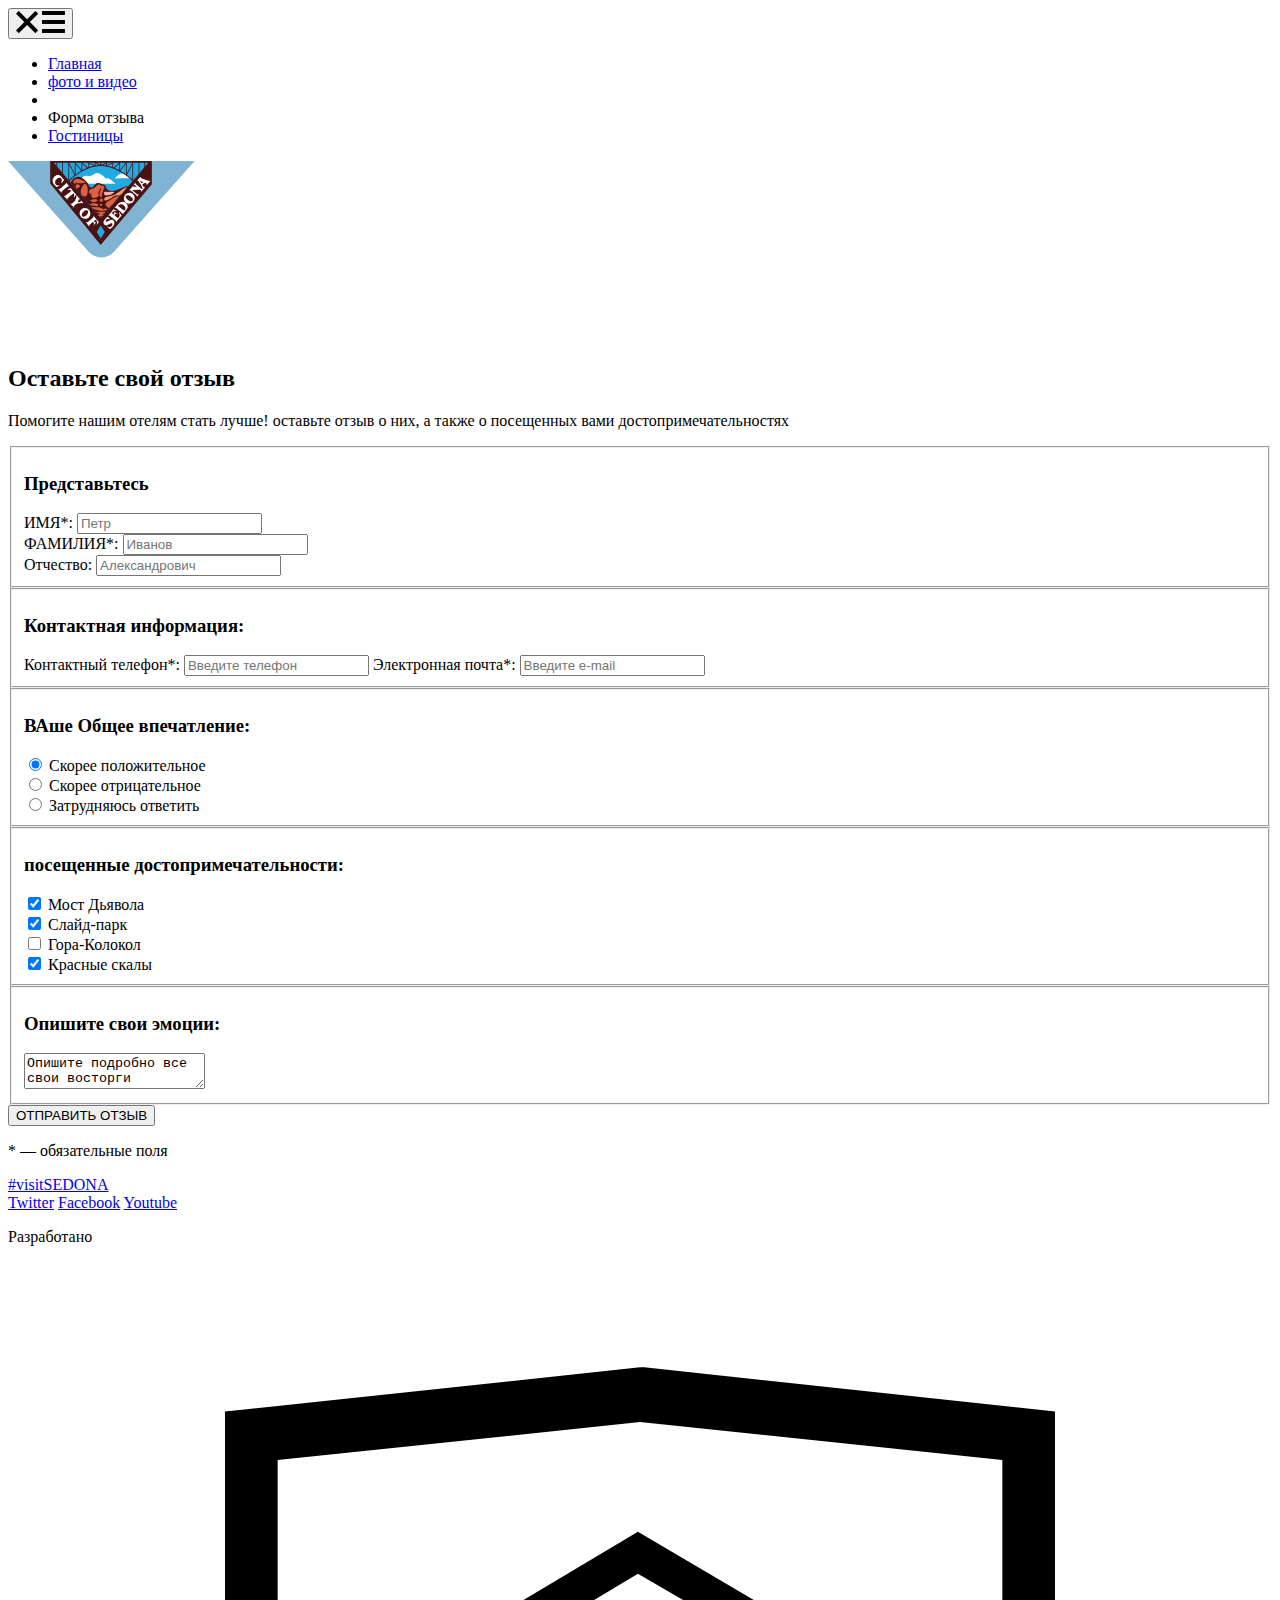
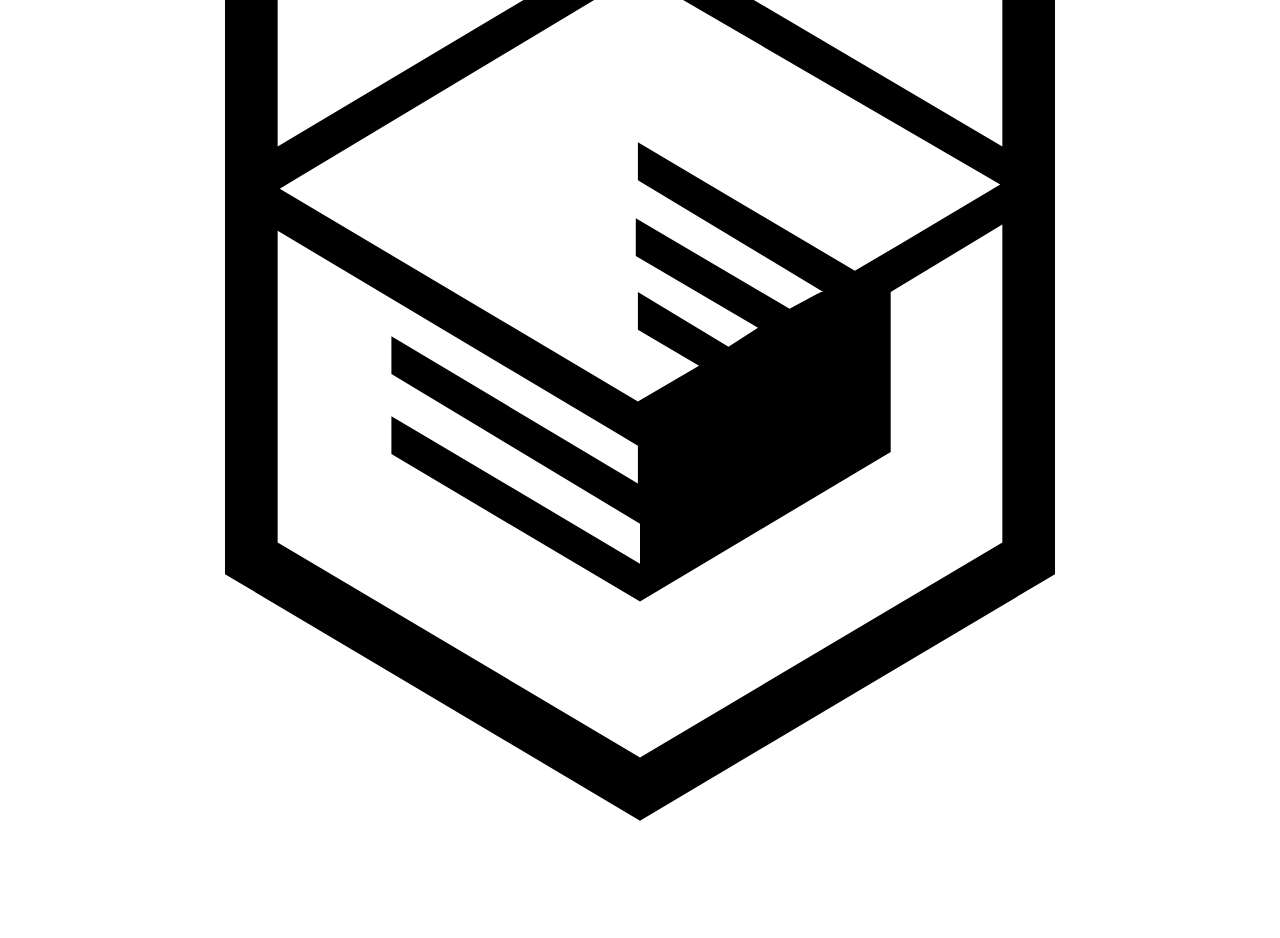
==== form.html @ cffdc218 "Form-page mobile version" ====
<!DOCTYPE html>
<html lang="ru">
  <head>
    <meta charset="utf-8">
    <meta  name="viewport" content="width=device-width,initial-scale=1">
    <title>HTML Academy: Седона</title>
    <link rel="stylesheet" href="css/style.min.css">
  </head>
  <body>
    <div class="wrapper-main">
      <header class="header-main">
        <nav class="menu">
          <button class="menu__toggle">
            <svg class="menu__cross" xmlns="http://www.w3.org/2000/svg" xmlns:xlink="http://www.w3.org/1999/xlink" x="0px" y="0px" width="22.199px" height="22.199px" viewBox="0 0 22.199 22.199" enable-background="new 0 0 22.199 22.199" xml:space="preserve"> <polygon class="menu__cross-hover" points="22.199,2.804 19.396,0 11.1,8.297 2.804,0 0,2.803 8.297,11.1 0,19.396 2.803,22.199 11.1,13.902 19.396,22.199 22.199,19.396 13.903,11.1 "/></svg>
            <svg class="menu__ham" xmlns="http://www.w3.org/2000/svg" xmlns:xlink="http://www.w3.org/1999/xlink" x="0px" y="0px" width="22.928px" height="21.982px" viewBox="0 0 22.928 21.982" enable-background="new 0 0 22.928 21.982" xml:space="preserve">
              <g>
                <rect class="menu__ham-hover" width="22.928" height="3.964"/>
                <rect class="menu__ham-hover" y="9.009" width="22.928" height="3.964"/>
                <rect class="menu__ham-hover" y="18.018" width="22.928" height="3.964"/>
              </g>
            </svg>
          </button>
          <ul class="menu__items">
            <li class="menu__blocks"><a class="menu__link" href="index.html">Главная</a></li>
            <li class="menu__blocks"><a class="menu__link" href="photo.html">фото и видео</a></li>
            <li class="menu__blocks menu__blocks--hidden"></li>
            <li class="menu__blocks"><a class="menu__link menu__link--active">Форма отзыва</a></li>
            <li class="menu__blocks"><a class="menu__link" href="hotels.html">Гостиницы</a></li>
          </ul>
        </nav>
        <div class="logo">
          <svg xmlns="http://www.w3.org/2000/svg" xmlns:xlink="http://www.w3.org/1999/xlink" x="0px" y="0px" width="186.643px" height="96.425px" viewBox="0 0 186.643 96.425" enable-background="new 0 0 186.643 96.425" xml:space="preserve">
            <g>
              <path class="logo__blue" fill="#81B3D3" d="M186.643,0H0l80.486,90.474c7.061,7.936,18.61,7.936,25.67,0L186.643,0z"/>
              <g>
                <g>
                  <polygon fill="#23A9E1" points="43.242,0.721 92.765,59.071 142.089,1.074 			"/>
                </g>
                <g>
                  <path class="logo__cloud" fill="#FFFFFF" d="M122.023,17.332c-5.062,0.028-10.124,0.056-15.187,0.084C112.837,10.485,115.533,11.226,122.023,17.332L122.023,17.332z"/>
                </g>
                <g>
                  <path class="logo__cloud" fill="#FFFFFF" d="M80.849,22.69c8.895,0,17.786,0,26.68,0c-1.985-1.233-6.708-7.059-9.308-4.893 c-0.212,0.178-7.505-8.848-12.296-4.499c-4.179,3.799-6.12-0.498-10.857,2.511C69.669,19.379,78.188,21.484,80.849,22.69 L80.849,22.69z"/>
                </g>
                <path fill="#491213" d="M93.104,0.016h-50.92v22.463l50.581,61.522l0.339-0.424l50.748-60.394V0.016H93.104z M93.104,57.068 l-0.339,0.409L45.892,1.793h47.211h47.208L93.104,57.068z"/>
                <path fill="#491213" d="M92.765,57.477l0.339-0.409L120.68,24.78c-6.913,0.949-11.864,6.077-18.604,4.956 c-3.396-0.564-3.498-2.514-4.469-4.456c-0.746-1.493-1.937-1.303-3.487-1.91c-1.442-0.565-2.277-1.738-5.162-1.061 c-2.528,0.593-2.807,4.518-5.952,4.293c-1.689-0.121-1.811-2.497-4.244-5.539c-6.302-7.571-12.158-6.523-16.247,0.475 L92.765,57.477z"/>
                <g>
                  <polygon fill="#23A9E1" points="88.745,70.916 92.765,64.416 96.769,70.916 92.765,77.43 			"/>
                </g>
                <g>
                  <path class="logo__grid" fill="#491213" d="M124.567,20.258c-0.035-0.039-3.714-3.86-9.46-7.639c-5.281-3.474-13.444-7.624-22.346-7.667 C83.84,4.903,75.79,9.039,70.605,12.518c-5.632,3.78-9.18,7.61-9.215,7.648l-0.706-0.649c0.036-0.04,3.661-3.954,9.387-7.796 c5.298-3.554,13.54-7.774,22.696-7.729c9.144,0.044,17.493,4.287,22.888,7.837c5.832,3.839,9.57,7.727,9.606,7.766 L124.567,20.258z"/>
                </g>
                <g>
                  <rect class="logo__grid" x="48.363" y="1.2" fill="#491213" width="0.783" height="6.627"/>
                </g>
                <g>
                  <rect class="logo__grid" x="54.116" y="0.933" fill="#491213" width="0.783" height="12.634"/>
                </g>
                <g>
                  <rect class="logo__grid" x="60.363" y="1.017" fill="#491213" width="0.784" height="18.43"/>
                </g>
                <g>
                  <rect class="logo__grid" x="66.779" y="0.933" fill="#491213" width="0.783" height="13.495"/>
                </g>
                <g>
                  <rect class="logo__grid" x="73.42" y="0.819" fill="#491213" width="0.784" height="9.18"/>
                </g>
                <g>
                  <rect class="logo__grid" x="80.33" y="1.074" fill="#491213" width="0.782" height="5.683"/>
                </g>
                <g>
                  <rect class="logo__grid" x="86.676" y="0.918" fill="#491213" width="0.783" height="4.104"/>
                </g>
                <g>
                  <rect class="logo__grid" x="56.928" y="7.699" transform="matrix(-0.4571 -0.8894 0.8894 -0.4571 86.0255 68.6893)" fill="#491213" width="14.095" height="0.784"/>
                </g>
                <g>
                  <rect class="logo__grid" x="65.248" y="5.536" transform="matrix(-0.6306 -0.7761 0.7761 -0.6306 110.4178 64.4075)" fill="#491213" width="10.575" height="0.783"/>
                </g>
                <g>
                  <rect class="logo__grid" x="72.811" y="4.074" transform="matrix(-0.7484 -0.6633 0.6633 -0.7484 131.3064 58.7461)" fill="#491213" width="7.972" height="0.783"/>
                </g>
                <g>
                  <rect class="logo__grid" x="80.394" y="2.974" transform="matrix(-0.8984 -0.4393 0.4393 -0.8984 157.8131 43.247)" fill="#491213" width="7.032" height="0.783"/>
                </g>
                <g>
                  <rect class="logo__grid" x="86.769" y="2.738" transform="matrix(-0.9076 -0.4199 0.4199 -0.9076 170.1622 43.7135)" fill="#491213" width="6.246" height="0.783"/>
                </g>
                <g>
                  <rect class="logo__grid" x="136.324" y="1.257" fill="#491213" width="0.783" height="5.781"/>
                </g>
                <g>
                  <rect class="logo__grid" x="130.571" y="0.721" fill="#491213" width="0.784" height="12.973"/>
                </g>
                <g>
                  <rect class="logo__grid" x="124.325" y="1.257" fill="#491213" width="0.782" height="18.458"/>
                </g>
                <g>
                  <rect class="logo__grid" x="117.909" y="1.031" fill="#491213" width="0.782" height="13.241"/>
                </g>
                <g>
                  <rect class="logo__grid" x="111.268" y="0.989" fill="#491213" width="0.783" height="9.011"/>
                </g>
                <g>
                  <rect class="logo__grid" x="104.358" y="0.679" fill="#491213" width="0.783" height="6.078"/>
                </g>
                <g>
                  <rect class="logo__grid" x="97.883" y="1.172" fill="#491213" width="1.015" height="3.85"/>
                </g>
                <g>
                  <rect class="logo__grid" x="121.129" y="1.052" transform="matrix(-0.8889 -0.4582 0.4582 -0.8889 225.8566 70.8436)" fill="#491213" width="0.782" height="13.956"/>
                </g>
                <g>
                  <rect class="logo__grid" x="114.566" y="0.643" transform="matrix(-0.7732 -0.6342 0.6342 -0.7732 200.1183 83.3156)" fill="#491213" width="0.783" height="10.461"/>
                </g>
                <g>
                  <rect class="logo__grid" x="108.268" y="0.475" transform="matrix(-0.6634 -0.7482 0.7482 -0.6634 177.4106 88.722)" fill="#491213" width="0.783" height="7.97"/>
                </g>
                <g>
                  <rect class="logo__grid" x="101.169" y="-0.154" transform="matrix(-0.4385 -0.8987 0.8987 -0.4385 143.0711 96.1146)" fill="#491213" width="0.784" height="7.032"/>
                </g>
                <g>
                  <rect class="logo__grid" x="95.196" y="0.013" transform="matrix(-0.4191 -0.908 0.908 -0.4191 132.7973 91.2395)" fill="#491213" width="0.783" height="6.246"/>
                </g>
                <g>
                  <g>
                    <path fill="#FFFFFF" d="M65.464,32.265c0.513,0.618,0.891,1.284,0.806,2.116c-0.059,0.579-0.936,1.55-0.27,1.846 c0.747-0.945,1.495-1.889,2.242-2.834c-0.602-0.151-5.365-5.848-5.442-6.472c-1.053,0.578-2.106,1.156-3.159,1.734 c0.164,0.661,1.294,0.005,1.854,0.046c0.828,0.06,1.425,0.56,1.953,1.152c-1.728,1.449-5.931,5.017-6.374,5.09 c-0.226,0.036-1.088-0.601-1.101-0.056c-0.006,0.262,0.852,1.014,1.015,1.21c0.743,0.884,1.485,1.769,2.229,2.653 c0.619-0.282-0.11-0.732,0.205-1.243C59.654,37.133,64.323,33.24,65.464,32.265L65.464,32.265z"/>
                  </g>
                  <g>
                    <path fill="#FFFFFF" d="M60.191,25.285c0.443-0.095,0.624,0.434,0.958-0.056c-0.816-0.973-1.633-1.945-2.449-2.917 c-0.371-0.442-0.84-0.916-0.706,0.018c0.089,0.63-6.113,5.664-6.493,5.82c-0.479,0.197-0.758-0.417-1.109,0.097 c0.731,0.869,1.461,1.739,2.193,2.608c0.246,0.292,0.477,0.612,0.747,0.882c0.339,0.339,0.208-0.672,0.224-0.585 c-0.091-0.513,0.527-0.948,0.855-1.228C55.956,28.563,59.809,25.336,60.191,25.285z"/>
                  </g>
                  <g>
                    <path fill="#FFFFFF" d="M51.42,24.368c-1.767,0.523-3.65-0.164-4.207-2.042c-0.543-1.835,0.614-3.757,2.071-4.801 c1.439-1.032,3.589-0.97,4.373,0.838c0.346,0.799,0.158,1.706-0.094,2.502c-0.16,0.506-0.597,1,0.056,1.289 c0.86-1.096,1.721-2.19,2.581-3.286c-1.055-0.633-1.518-1.683-2.3-2.595c-0.882-1.071-2.064-2.079-3.482-2.284 c-2.87-0.406-5.574,2.556-5.795,5.245c-0.136,1.457,0.374,2.848,1.246,4.001c0.75,0.994,1.868,1.623,2.435,2.754 c0.262,0.095,2.705-1.033,3.286-1.255C51.538,24.623,51.501,24.459,51.42,24.368C50.659,24.594,51.42,24.368,51.42,24.368z"/>
                  </g>
                  <g>
                    <path fill="#FFFFFF" d="M90.72,60.777c-1.15-0.768-4.025-4.689-4.573-5.341c-0.108-0.13-0.219-0.261-0.329-0.392 c-0.011-0.014-0.284,0.225-0.246,0.191c-0.173,0.145,0.134,0.573-0.052,0.864c-0.793,1.241-5.758,4.983-6.016,5.163 c-0.556,0.384-1.164-0.159-1.489,0.316c0.719,0.854,2.78,3.543,3.019,3.582c0.479,0.078,0.148-0.815,0.211-1 c0.123-0.369,2.633-2.445,3.549-3.211c0.336-0.281,0.688,0.426,0.888,0.723c0.327,0.484,0.474,1,0.298,1.568 c-0.116,0.37-0.717,0.92-0.25,1.174c0.619-0.723,2.361-2.754,2.613-3.049c0.252-0.293-0.566-0.037-0.469-0.087 c-0.37,0.191-0.718,0.235-1.063-0.028c-0.096-0.071-1.089-1.082-0.99-1.166c0.431-0.361,0.959-0.963,1.517-1.1 c0.862-0.213,1.582,1.516,1.709,2.129c0.121,0.578,0.104,1.186-0.076,1.75c-0.124,0.387-0.487,0.696,0.018,0.93 c0.712-0.974,1.422-1.946,2.131-2.92C90.974,60.88,90.842,60.848,90.72,60.777C90.593,60.692,90.859,60.847,90.72,60.777z"/>
                  </g>
                  <g>
                    <path fill="#FFFFFF" d="M80.496,56.646c2.205-1.855,2.482-5.053,0.769-7.339c-1.867-2.489-5.371-3.096-7.804-1.052 c-2.204,1.854-2.489,5.047-0.758,7.325C74.694,58.201,77.902,58.498,80.496,56.646C81.652,55.671,80.397,56.716,80.496,56.646z M80.031,51.893c-0.647,1.51-2.201,3.063-3.732,3.667c-1.818,0.715-3.1-0.827-2.36-2.553c0.65-1.516,2.203-3.057,3.737-3.666 C79.528,48.606,80.742,50.187,80.031,51.893C79.65,52.783,80.102,51.724,80.031,51.893z"/>
                  </g>
                  <g>
                    <path fill="#FFFFFF" d="M74.052,42.037c0.475,0.06,0.926,0.55,1.269,0.042c-0.742-0.879-1.484-1.758-2.228-2.637 c-0.595,0.269,0.047,0.549-0.194,0.971c-0.244,0.427-2.56,0.781-3.176,0.89c0.224-0.644,0.895-2.615,1.157-2.835 c0.544-0.445,0.883,0.432,1.283-0.141c-0.915-1.084-1.829-2.169-2.743-3.253c-0.31-0.366-0.559-1.028-0.98-0.68 c0.038-0.031,0.006,1.472-0.089,1.733c-0.086,0.236-0.936,3.638-1.926,4.47c-0.493,0.414-2.237,1.934-2.702,2.097 c-0.541,0.189-0.825-0.598-1.22-0.038c0.83,0.986,1.661,1.971,2.491,2.957c0.125,0.148,0.602,0.863,0.767,0.893 c0.521,0.094,0.06-0.893,0.113-1.086c0.151-0.431,2.5-2.719,3.497-2.859C70.832,42.356,72.571,41.859,74.052,42.037 C74.391,42.079,73.7,41.994,74.052,42.037z"/>
                  </g>
                </g>
                <g>
                  <path fill="#DC6243" d="M67.792,22.874c-4.043-0.167-2.351-3.954,0.395-4.808c2.611-0.813,8.089,1.717,9.843,3.398 c-2.783,0.855-6.386,0.732-9.447,0.874C68.357,19.218,67.625,20.306,67.792,22.874L67.792,22.874z"/>
                </g>
                <g>
                  <path fill="#DC6243" d="M68.807,27.724c-2.04-1.579-1.396-5.266,1.763-4.146C74.575,25.662,69.714,26.817,68.807,27.724 C68.807,27.724,68.849,27.682,68.807,27.724z"/>
                </g>
                <g>
                  <path fill="#DC6243" d="M77.295,35.423c-8.62-0.071-2.792-13.322,0.141-12.521C80.809,23.975,80.431,35.524,77.295,35.423 L77.295,35.423z"/>
                </g>
                <g>
                  <path fill="#DC6243" d="M83.401,31.094c-0.84,2.501-2.361,2.968-2.192-0.07c0.194-3.503,2.479-2.662,4.93-4.004 c2.04-1.119,3.139-5.214,6.641-2.765c1.562,1.093,3.352,0.179,3.851,1.833c-0.025-0.084-4.545,10.308-2.031,10.308 c-4.961,0-2.773-5.922-0.874-9.899c-1.847,0.885-4.842,6.688-2.382,7.643c-1.281,1.686-5.194,3.945-7.234,2.298 C82.558,35.189,83.418,33.113,83.401,31.094L83.401,31.094z"/>
                </g>
                <g>
                  <path fill="#DC6243" d="M87.505,40.697c-3.489,1.046-8.122-1.207-2.51-2.34C88.478,37.653,92.182,39.135,87.505,40.697 C87.646,40.655,87.377,40.74,87.505,40.697z"/>
                </g>
                <g>
                  <path fill="#DC6243" d="M91.875,40.556c-0.736-1.658,0.562-3.635,2.68-2.199C96.402,39.609,93.704,41.463,91.875,40.556 L91.875,40.556z"/>
                </g>
                <g>
                  <path fill="#DC6243" d="M88.929,45.224c-2.411-0.747-10.537-0.561-5.218-2.764C85.351,41.781,93.865,42.558,88.929,45.224 L88.929,45.224z"/>
                </g>
                <g>
                  <path fill="#DC6243" d="M92.144,44.871c-0.007-0.96-0.512-2.679,1.354-1.946C95.733,43.804,92.144,45.576,92.144,44.871 C92.144,44.871,92.144,44.702,92.144,44.871z"/>
                </g>
                <g>
                  <path fill="#DC6243" d="M99.363,48.538c-1.437-1.227-2.891-1.295-4.229,0c-1.795-3.293-8.318-2.19-11.366-2.651 C85.406,49.916,98.632,50.667,99.363,48.538L99.363,48.538z"/>
                </g>
                <g>
                  <path fill="#DC6243" d="M97.46,50.962c-3.151-0.146-6.671-0.563-9.646,0.084c1.86,0.466,6.396,1.795,2.172,2.918 c1.515,2.168,3.973,2.029,5.584,0.127c-0.655-0.322-1.01-0.719-1.552-1.057C95.69,52.731,97.252,51.767,97.46,50.962 L97.46,50.962z"/>
                </g>
                <g>
                  <path fill="#DC6243" d="M101.056,47.085c-5.288-3.112-3.95-5.427,0.354-7.586c2.254-1.131,7.324-5.208,9.447-3.85 C107.589,39.461,104.322,43.273,101.056,47.085L101.056,47.085z"/>
                </g>
                <g>
                  <path fill="#F49774" d="M97.291,39.809c-4.479-4.601,6.689-4.178,8.487-5.796c1.311,0.437,10.768-8.283,13.071-7.741 c-1.655,1.941-5.22,8.136-7.775,8.136c-1.964,0-3.95-0.292-5.472,1.107C103.378,37.563,99.694,38.605,97.291,39.809 L97.291,39.809z"/>
                </g>
                <g>
                  <path fill="#F4B1A4" d="M98.758,34.183c-2.453,1.319-4.772-3.907-0.537-3.398c2.813,0.338,5.662-0.237,8.348,0.226 C104.642,33.302,101.863,34.564,98.758,34.183L98.758,34.183z"/>
                </g>
                <g>
                  <rect class="logo__grid" x="92.167" y="1.426" fill="#491213" width="0.938" height="3.313"/>
                </g>
                <g>
                  <g>
                    <path fill="#FFFFFF" d="M111.39,52.466c0.191,0.648,0.299,1.332,0.215,2.009c-0.107,0.873-0.979,2.925-2.173,2.34 c-1.169-0.573-2.194-1.728-3.188-2.552c0.802-0.936,1.507-1.749,2.854-1.295c0.37,0.123,0.688-0.036,0.299-0.262 c-0.405-0.234-3.114-1.965-3.261-1.799c-0.271,0.311,0.528,0.868,0.221,1.473c-0.229,0.447-0.61,0.834-0.932,1.219 c-0.72-0.607-1.923-1.253-1.057-2.256c0.542-0.66,1.25-1.172,2.098-1.342c0.565-0.114,1.841,0.389,2.006-0.224 c-1.087-0.522-2.172-1.044-3.258-1.565c0.177,0.799-3.349,4.525-4.131,5.464c-0.113,0.137-0.658,0.609-0.664,0.797 c-0.009,0.429,0.622,0.097,0.657,0.084c0.486-0.18,6.816,5.109,6.973,5.471c0.1,0.281-0.221,0.574-0.029,0.732 c-0.011-0.01,0.228,0.216,0.253,0.184c0.391-0.468,4.522-5.975,5.374-6.217c-0.794-1.215-1.588-2.43-2.368-3.652 C110.689,51.333,111.26,52.024,111.39,52.466z"/>
                  </g>
                  <g>
                    <path fill="#FFFFFF" d="M105.229,59.169c-2.077-1.34-5.596,1.279-6.125,1.531c-1.039,0.492-1.789-0.543-1.251-1.502 c0.469-0.83,1.393-1.234,2.31-1.289c0.277-0.017,1.35,0.198,1.459,0.026c0.13-0.202,0.228-0.22,0.042-0.345 c-0.856-0.579-1.712-1.156-2.567-1.734c-0.176,1.055-1.385,1.727-2.076,2.441c-0.823,0.854-1.52,1.93-1.52,3.156 c0,1.135,0.679,2.142,1.677,2.66c1.136,0.592,2.317,0.116,3.324-0.511c0.627-0.392,1.254-0.856,1.924-1.171 c0.996-0.467,2.304-0.062,1.953,1.27c-0.282,1.073-1.351,2.061-2.405,2.34c-0.616,0.164-1.27,0.109-1.872-0.09 c-0.432-0.142-0.993-0.734-1.23-0.111c1.161,0.846,2.321,1.691,3.482,2.537c0.103-0.76,0.522-1.09,1.086-1.564 c0.735-0.645,1.438-1.32,1.994-2.13C106.593,62.99,106.972,60.621,105.229,59.169z"/>
                  </g>
                  <g>
                    <path fill="#FFFFFF" d="M105.229,59.169C106.154,59.767,104.638,58.675,105.229,59.169L105.229,59.169z"/>
                  </g>
                  <g>
                    <path fill="#FFFFFF" d="M134.462,21.855C134.455,21.859,134.455,21.859,134.462,21.855L134.462,21.855z"/>
                  </g>
                  <g>
                    <path fill="#FFFFFF" d="M141.92,19.645c-0.729,0.729-8.42-2.341-8.982-2.764c-0.29-0.116-0.3-1.321-0.705-0.833 c-0.404,0.488-0.81,0.976-1.216,1.463c-0.418,0.505-0.837,1.009-1.256,1.513c-0.26,0.314-0.537,0.458-0.038,0.72 c0.837-0.419,5.417,7.346,5.008,8.461c-0.725,0.376-6.915-5.057-7.081-5.415c-0.052-0.146,0.273-1.021-0.211-0.945 c-0.229,0.036-0.743,0.896-0.889,1.072c-0.297,0.357-0.592,0.715-0.889,1.072c0.332,0.485,0.517-0.021,0.959,0.042 c0.383,0.077,1.844,1.331,2.241,1.664c-0.725,0.027-2.685,0.131-2.934,0.113c-0.903,0.112-0.422-0.663-1.015-0.931 c-0.759,0.922-1.52,1.843-2.277,2.764c-0.441,0.536-0.885,1.072-1.326,1.607c-0.054,0.065-0.047,0.032,0.05,0.112 c0.33,0.273,0.104,0.168,0.568,0.006c0.506-0.177,6.559,4.931,6.776,5.19c0.377,0.45-0.154,0.975,0.411,1.221 c0.6-0.728,1.198-1.457,1.798-2.184c0.091-0.11,0.141-0.1,0.021-0.198c-0.427-0.353-0.476,0.212-1.002,0.154 c-0.533-0.089-4.395-3.369-5.895-4.61c1.822-0.068,7.291-0.271,8.199-0.304c0.3-0.011,1.139,0.896,1.068,1.216 c-0.081,0.378-0.463,0.558,0.054,0.794c0.479-0.575,0.985-1.149,1.456-1.734l0,0l0.227-0.282 c0.076-0.052,0.146-0.145,0.21-0.265l0.168-0.211c0.425-0.485,1.8-2.006,1.635-2.15c-0.461-0.4-0.685,0.466-1.298-0.054 c-0.348-0.249-1.223-1.788-1.443-2.162c-0.264-0.449,0.608-0.897,0.964-1.119c0.776-0.482,3.247-1.183,3.482,0.348 c0.04,0.258-0.271,0.55-0.084,0.704c0.044,0.037,0.204,0.242,0.27,0.163c0.163-0.197,2.361-2.843,3.3-3.969 C142.146,19.832,142.037,19.69,141.92,19.645z M134.546,21.801C134.623,21.752,134.699,21.703,134.546,21.801 c-0.051,0.032-0.074,0.047-0.084,0.054c0.014-0.008,0.047-0.03,0.082-0.052c-0.345,0.22-0.668,0.473-0.958,0.761 c-0.521-0.897-1.044-1.795-1.564-2.693c1.177,0.491,2.352,0.985,3.524,1.481C135.192,21.45,134.855,21.605,134.546,21.801z"/>
                  </g>
                  <g>
                    <path fill="#FFFFFF" d="M124.801,33.012c-2.375-1.979-5.63-1.404-7.586,0.832c-1.903,2.312-1.712,5.663,0.605,7.615 c2.339,1.926,5.67,1.438,7.572-0.846C127.29,38.31,127.16,34.945,124.801,33.012z M124.52,39.626 c-0.019,0.02-0.025,0.027-0.026,0.027c-1.232,1.292-3.358,0.096-4.505-0.731c-1.146-0.829-3.111-2.57-1.856-4.104 c1.056-1.287,3.124-0.231,4.191,0.482c1.2,0.803,3.412,2.596,2.276,4.216C124.674,39.426,124.726,39.368,124.52,39.626z"/>
                  </g>
                  <g>
                    <path fill="#FFFFFF" d="M124.801,33.012C125.972,33.971,124.548,32.801,124.801,33.012L124.801,33.012z"/>
                  </g>
                  <g>
                    <path fill="#FFFFFF" d="M124.492,39.653c0.009-0.01,0.018-0.018,0.026-0.027c0.029-0.037,0.056-0.073,0.08-0.11 C124.549,39.577,124.488,39.653,124.492,39.653z"/>
                  </g>
                  <g>
                    <path fill="#FFFFFF" d="M118.209,42.136c0.112,0.094,0.273,0.224-0.063-0.057c-2.835-2.127-6.194-1.504-8.402,1.157 c-0.988,1.189-1.976,2.378-2.961,3.567c0.351,0.512,0.763-0.118,1.273,0.176c0.436,0.25,6.244,5.101,6.339,5.366 c0.164,0.458-0.255,0.548,0.144,0.875c0.172,0.143,4.536-5.245,4.935-6.191C120.164,45.274,119.614,43.351,118.209,42.136z M116.891,48.89c-0.24,0.296-0.044,0.054-0.665,0.65c-0.306,0.293-6.438-4.675-6.192-4.944c0.835-0.918,2.567-1.556,3.577-1.297 C115.801,43.859,118.824,46.559,116.891,48.89z"/>
                  </g>
                </g>
              </g>
            </g>
          </svg>
        </div>
      </header>
      <main>
        <section class="welcome welcome--internal">
          <svg xmlns="http://www.w3.org/2000/svg" xmlns:xlink="http://www.w3.org/1999/xlink" x="0px" y="0px" width="459.754px" height="79.805px" viewBox="0 0 459.754 79.805" enable-background="new 0 0 459.754 79.805" xml:space="preserve">
            <g>
              <path fill="#FFFFFF" d="M44.466,21.738c-3.572-2.979-8.139-4.963-12.902-4.963c-3.572,0-8.338,2.084-8.338,6.253 c0,4.368,5.261,6.055,8.636,7.146l4.964,1.489C47.248,34.74,55.287,40,55.287,52.11c0,7.445-1.787,15.088-7.742,20.149 c-5.855,4.964-13.697,7.048-21.24,7.048c-9.43,0-18.661-3.177-26.305-8.537l8.338-15.683c4.865,4.269,10.621,7.742,17.271,7.742 c4.566,0,9.43-2.283,9.43-7.545c0-5.459-7.643-7.345-11.812-8.535C11.019,43.274,2.978,40.101,2.978,25.607 c0-15.188,10.818-25.112,25.807-25.112c7.543,0,16.775,2.382,23.426,6.154L44.466,21.738z"/>
              <path fill="#FFFFFF" d="M91.831,18.959v12.506h21.937v16.479H91.831v12.899h23.127v16.479H72.376V2.483h42.582V18.96L91.831,18.959 L91.831,18.959z"/>
              <path fill="#FFFFFF" d="M129.417,2.482h27.594c20.844,0,38.016,16.377,38.016,37.419c0,21.041-17.271,37.42-38.016,37.42h-27.594 V2.482z M148.872,60.846h4.367c11.612,0,21.539-6.352,21.539-20.942c0-13.4-8.834-20.943-21.341-20.943h-4.565V60.846z"/>
              <path fill="#FFFFFF" d="M286.873,38.513c0,24.219-17.371,41.292-41.394,41.292c-24.02,0-41.391-17.071-41.391-41.292 C204.089,15.881,223.941,0,245.479,0C267.019,0,286.873,15.881,286.873,38.513z M224.339,38.612 c0,12.905,9.529,22.333,21.141,22.333c11.613,0,21.144-9.43,21.144-22.333c0-10.323-9.526-19.752-21.144-19.752 C233.867,18.86,224.339,28.29,224.339,38.612z"/>
              <path fill="#FFFFFF" d="M297.238,2.482h19.454l35.636,45.757h0.196V2.482h19.453v74.839h-19.453L316.89,31.465h-0.197v45.856 h-19.454V2.482z"/>
              <path fill="#FFFFFF" d="M407.345,64.319l-5.16,13.002h-20.646l28.785-74.839h21.242l28.188,74.839h-20.745l-4.862-13.002H407.345z M420.945,25.609h-0.199l-8.039,23.824h16.178L420.945,25.609z"/>
            </g>
          </svg>
        </section>
        <section class="descr descr--internal">
          <h2 class="descr__title descr__title--internal">Оставьте свой отзыв</h2>
          <p class="descr__text">Помогите нашим отелям стать лучше! оставьте отзыв о них, а также о посещенных вами достопримечательностях</p>
        </section>
        <form action="https://echo.htmlacademy.ru/" class="form" method="post">
          <fieldset class="form__name">
            <h3 class="form__title">Представьтесь</h3>
            <div class="form__option">
              <label for="yourname" class="form__label">ИМЯ*:</label>
              <input type="text" id="yourname" name="yourname" placeholder="Петр" required>
            </div>
            <div class="form__option">
              <label for="surname" class="form__label">ФАМИЛИЯ*:</label>
              <input type="text" id="surname" name="surname" placeholder="Иванов" required>
            </div>
            <div class="form__option">
              <label for="patronic" class="form__label">Отчество:</label>
              <input type="text" id="patronic" name="patronic" placeholder="Александрович">
            </div>
          </fieldset>
          <fieldset class="form__contacts">
            <h3 class="form__title">Контактная информация:</h3>
            <label for="phone" class="form__label">Контактный телефон*:</label>
            <input type="tel" id="phone" name="phone" placeholder="Введите телефон" required>
            <label for="mail" class="form__label">Электронная почта*:</label>
            <input type="email" id="mail" name="mail" placeholder="Введите e-mail" required>
          </fieldset>
          <fieldset class="form__impression">
            <h3 class="form__title">ВАше Общее впечатление:</h3>
            <div class="form__option">
              <input type="radio" id="plus" name="impression" checked>
              <label for="plus">Скорее положительное</label>
            </div>
            <div class="form__option">
              <input type="radio" id="minus" name="impression">
              <label for="minus">Скорее отрицательное</label>
            </div>
            <div class="form__option">
              <input type="radio" id="unknown" name="impression">
              <label for="unknown">Затрудняюсь ответить</label>
            </div>
          </fieldset>
          <fieldset class="form__visit">
            <h3 class="form__title">посещенные достопримечательности:</h3>
            <div class="form__option">
              <input type="checkbox" id="bridge" name="visit" checked>
              <label for="bridge">Мост Дьявола</label>
            </div>
            <div class="form__option">
              <input type="checkbox" id="park" name="visit" checked>
              <label for="park">Слайд-парк</label>
            </div>
            <div class="form__option">
              <input type="checkbox" id="bell" name="visit">
              <label for="bell">Гора-Колокол</label>
            </div>
            <div class="form__option">
              <input type="checkbox" id="rocks" name="visit" checked>
              <label for="rocks">Красные скалы</label>
            </div>
          </fieldset>
          <fieldset class="form__emotion">
            <h3 class="form__title">Опишите свои эмоции:</h3>
            <textarea name="emotion" id="emotion">Опишите подробно все свои восторги</textarea>
          </fieldset>
          <div class="form__bottom">
            <button class="form__submit" type="submit">ОТПРАВИТЬ ОТЗЫВ</button>
            <p class="form__text">* — обязательные поля</p>
          </div>
        </form>
      </main>
      <footer class="footer-main">
        <div class="visit">
          <a href="#" class="visit__link">#visitSEDONA</a>
        </div>
        <div class="social">
          <a href="#" class="social__btn social__btn--tw">Twitter</a>
          <a href="#" class="social__btn social__btn--fb">Facebook</a>
          <a href="#" class="social__btn social__btn--yt">Youtube</a>
        </div>
        <div class="copyright">
          <p class="copyright__text">Разработано</p>
          <a href="https://htmlacademy.ru/intensive/adaptive" class="copyright__link">
            <svg xmlns="http://www.w3.org/2000/svg" viewBox="0 0 60 60"><path class="copyright__logo" d="M30.2 5h-.2l-19.7 2.1v36.2l19.7 11.7 19.7-11.7v-36.2l-19.5-2.1zm17 36.8l-17.2 10.2-17.2-10.2v-14.8l17.1 10.2v1.8l-11.7-7v1.8l11.8 7.1v1.9l-11.8-7v1.8l11.8 7 11.9-7.1v-7.6l5.3-3.2v15.1zm-.1-17l-4.7 2.8-2.2 1.3-10.3-6.1v1.8l8.8 5.3h-.1l-.2.1-1.3.7-7.3-4.3v1.8l5.8 3.4-1.4.9-4.3-2.6v1.8l2.9 1.7-2.9 1.7-17-10.1 17-10.2 17.2 10zm.1-1.8l-17.3-10.2-17.1 10.2v-13.6l17.2-1.8 17.2 1.8v13.6z"/></svg>
          </a>
        </div>
      </footer>
    </div>
  <script src="js/picturefill.min.js"></script>
  </body>
</html>
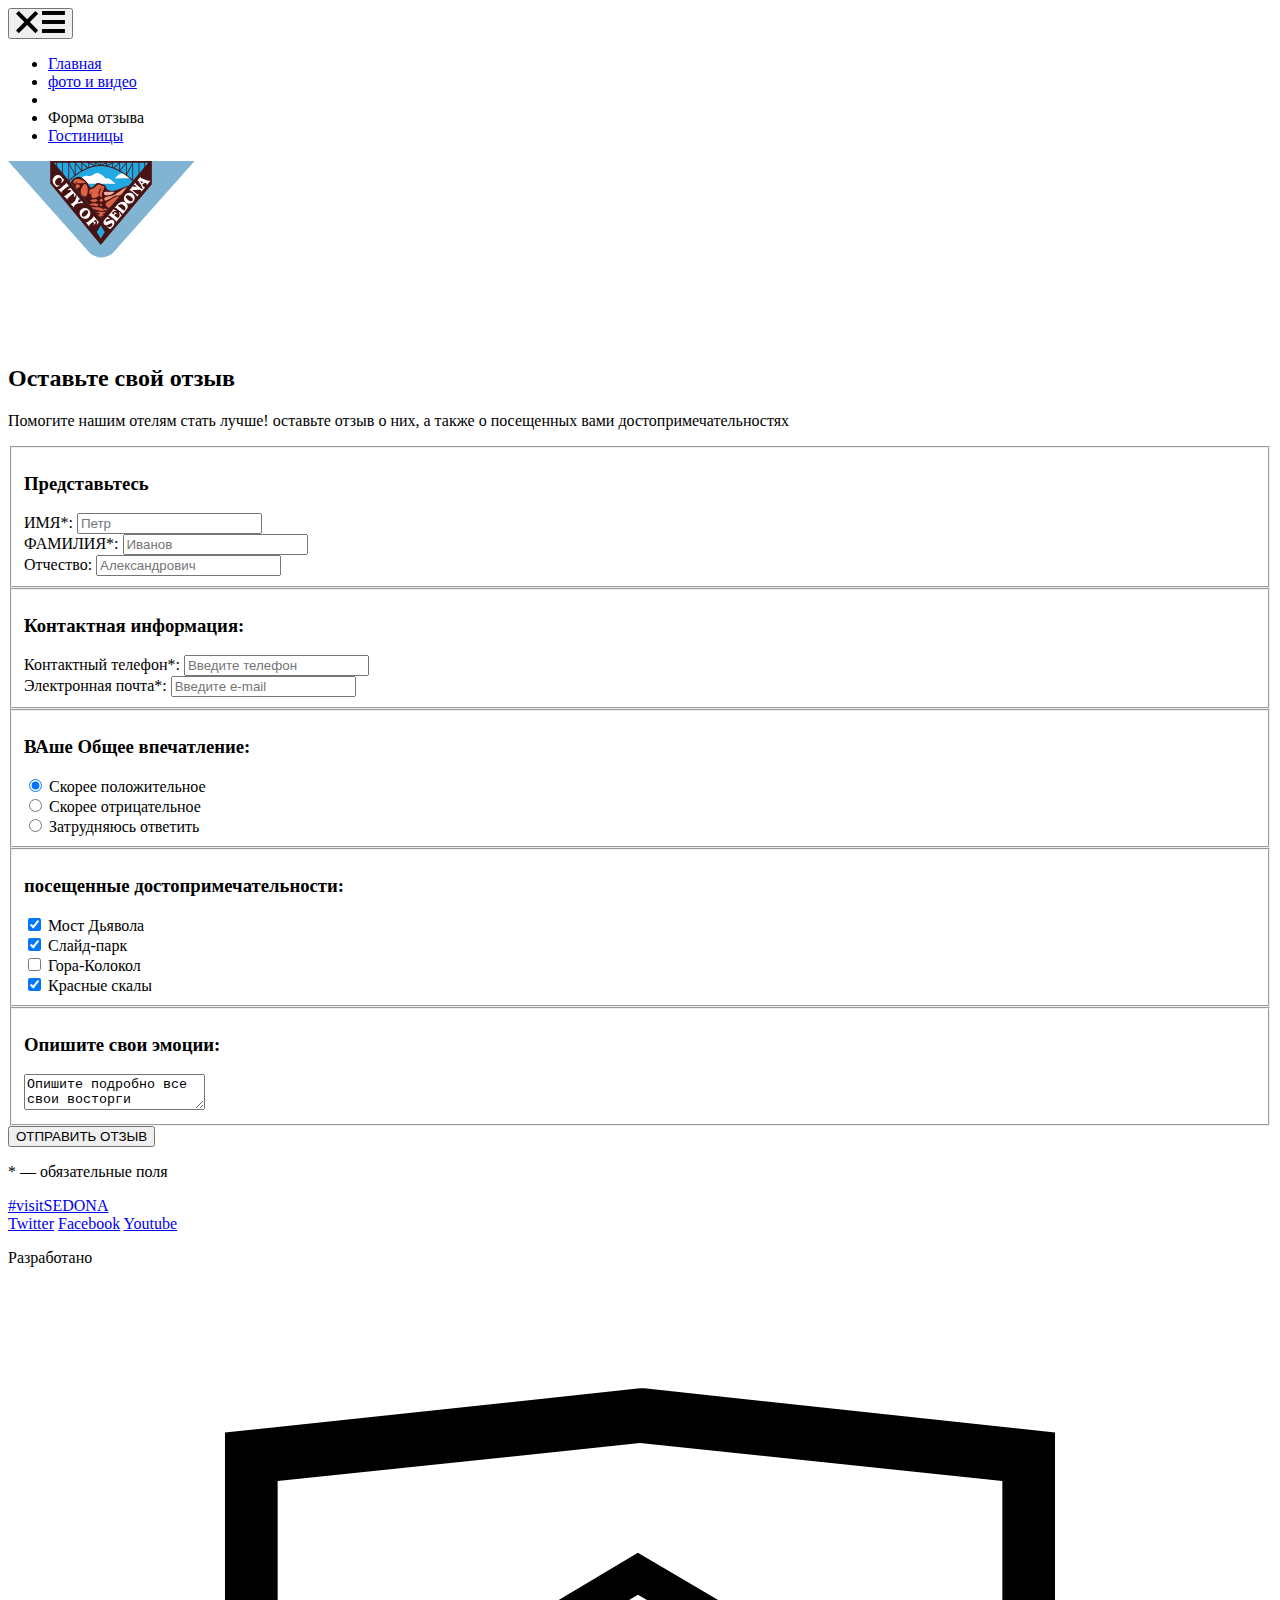
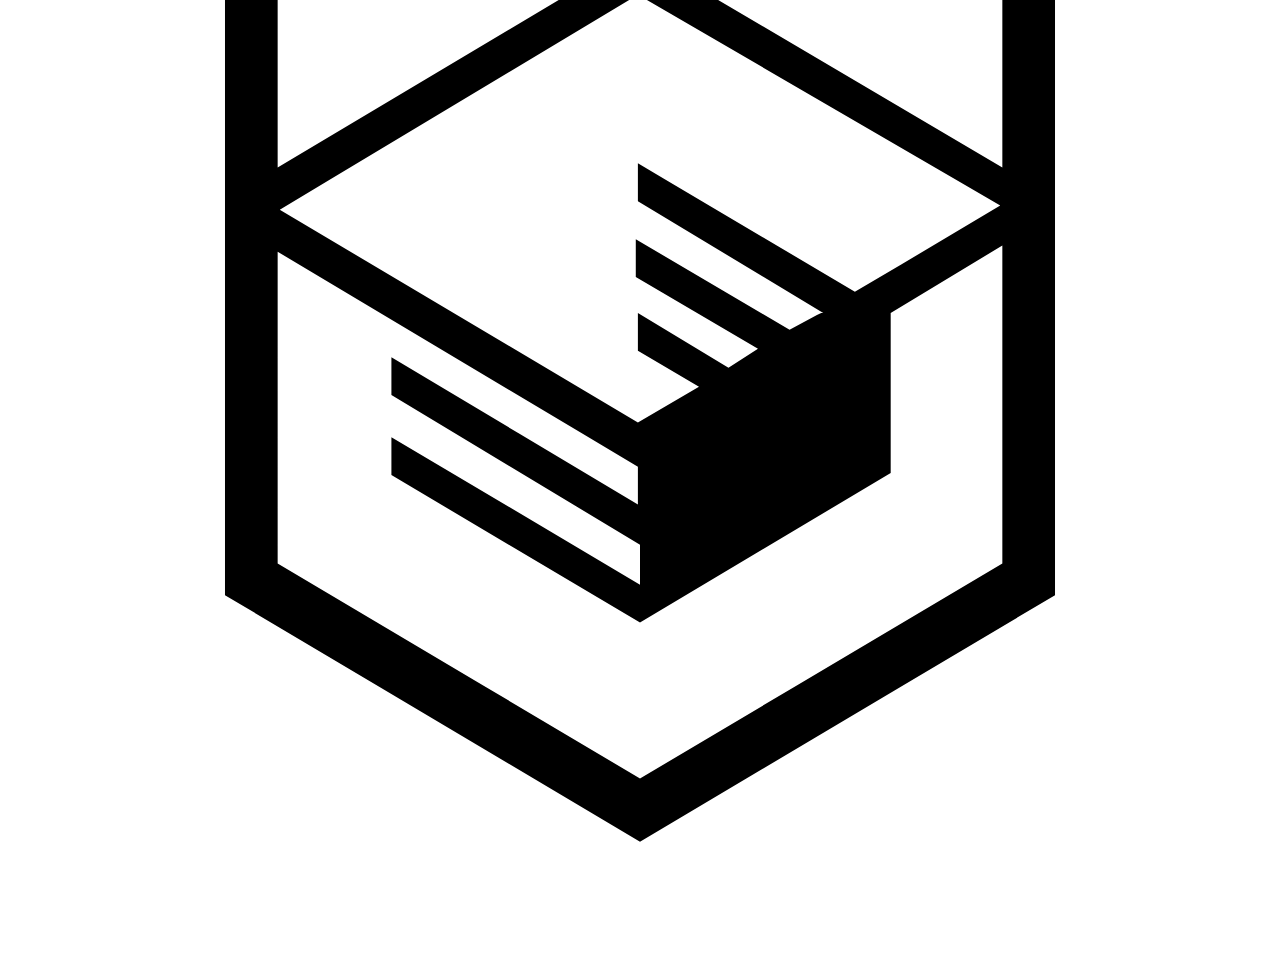
==== commit f04ff3c1: "Form-page for mobile, tablet and desktop" ====
--- a/form.html
+++ b/form.html
@@ -253,10 +253,16 @@
           </fieldset>
           <fieldset class="form__contacts">
             <h3 class="form__title">Контактная информация:</h3>
-            <label for="phone" class="form__label">Контактный телефон*:</label>
-            <input type="tel" id="phone" name="phone" placeholder="Введите телефон" required>
-            <label for="mail" class="form__label">Электронная почта*:</label>
-            <input type="email" id="mail" name="mail" placeholder="Введите e-mail" required>
+            <div class="form__block">
+              <div class="form__tel">
+                <label for="phone" class="form__label"><span>Контактный </span>телефон*:</label>
+                <input type="tel" id="phone" name="phone" placeholder="Введите телефон" required>
+              </div>
+              <div class="form__email">
+                <label for="mail" class="form__label">Электронная почта*:</label>
+                <input type="email" id="mail" name="mail" placeholder="Введите e-mail" required>
+              </div>
+            </div>
           </fieldset>
           <fieldset class="form__impression">
             <h3 class="form__title">ВАше Общее впечатление:</h3>
@@ -275,21 +281,23 @@
           </fieldset>
           <fieldset class="form__visit">
             <h3 class="form__title">посещенные достопримечательности:</h3>
-            <div class="form__option">
-              <input type="checkbox" id="bridge" name="visit" checked>
-              <label for="bridge">Мост Дьявола</label>
-            </div>
-            <div class="form__option">
-              <input type="checkbox" id="park" name="visit" checked>
-              <label for="park">Слайд-парк</label>
-            </div>
-            <div class="form__option">
-              <input type="checkbox" id="bell" name="visit">
-              <label for="bell">Гора-Колокол</label>
-            </div>
-            <div class="form__option">
-              <input type="checkbox" id="rocks" name="visit" checked>
-              <label for="rocks">Красные скалы</label>
+            <div class="form__wrap">
+              <div class="form__option">
+                <input type="checkbox" id="bridge" name="visit" checked>
+                <label for="bridge">Мост Дьявола</label>
+              </div>
+              <div class="form__option">
+                <input type="checkbox" id="park" name="visit" checked>
+                <label for="park">Слайд-парк</label>
+              </div>
+              <div class="form__option">
+                <input type="checkbox" id="bell" name="visit">
+                <label for="bell">Гора-Колокол</label>
+              </div>
+              <div class="form__option">
+                <input type="checkbox" id="rocks" name="visit" checked>
+                <label for="rocks">Красные скалы</label>
+              </div>
             </div>
           </fieldset>
           <fieldset class="form__emotion">
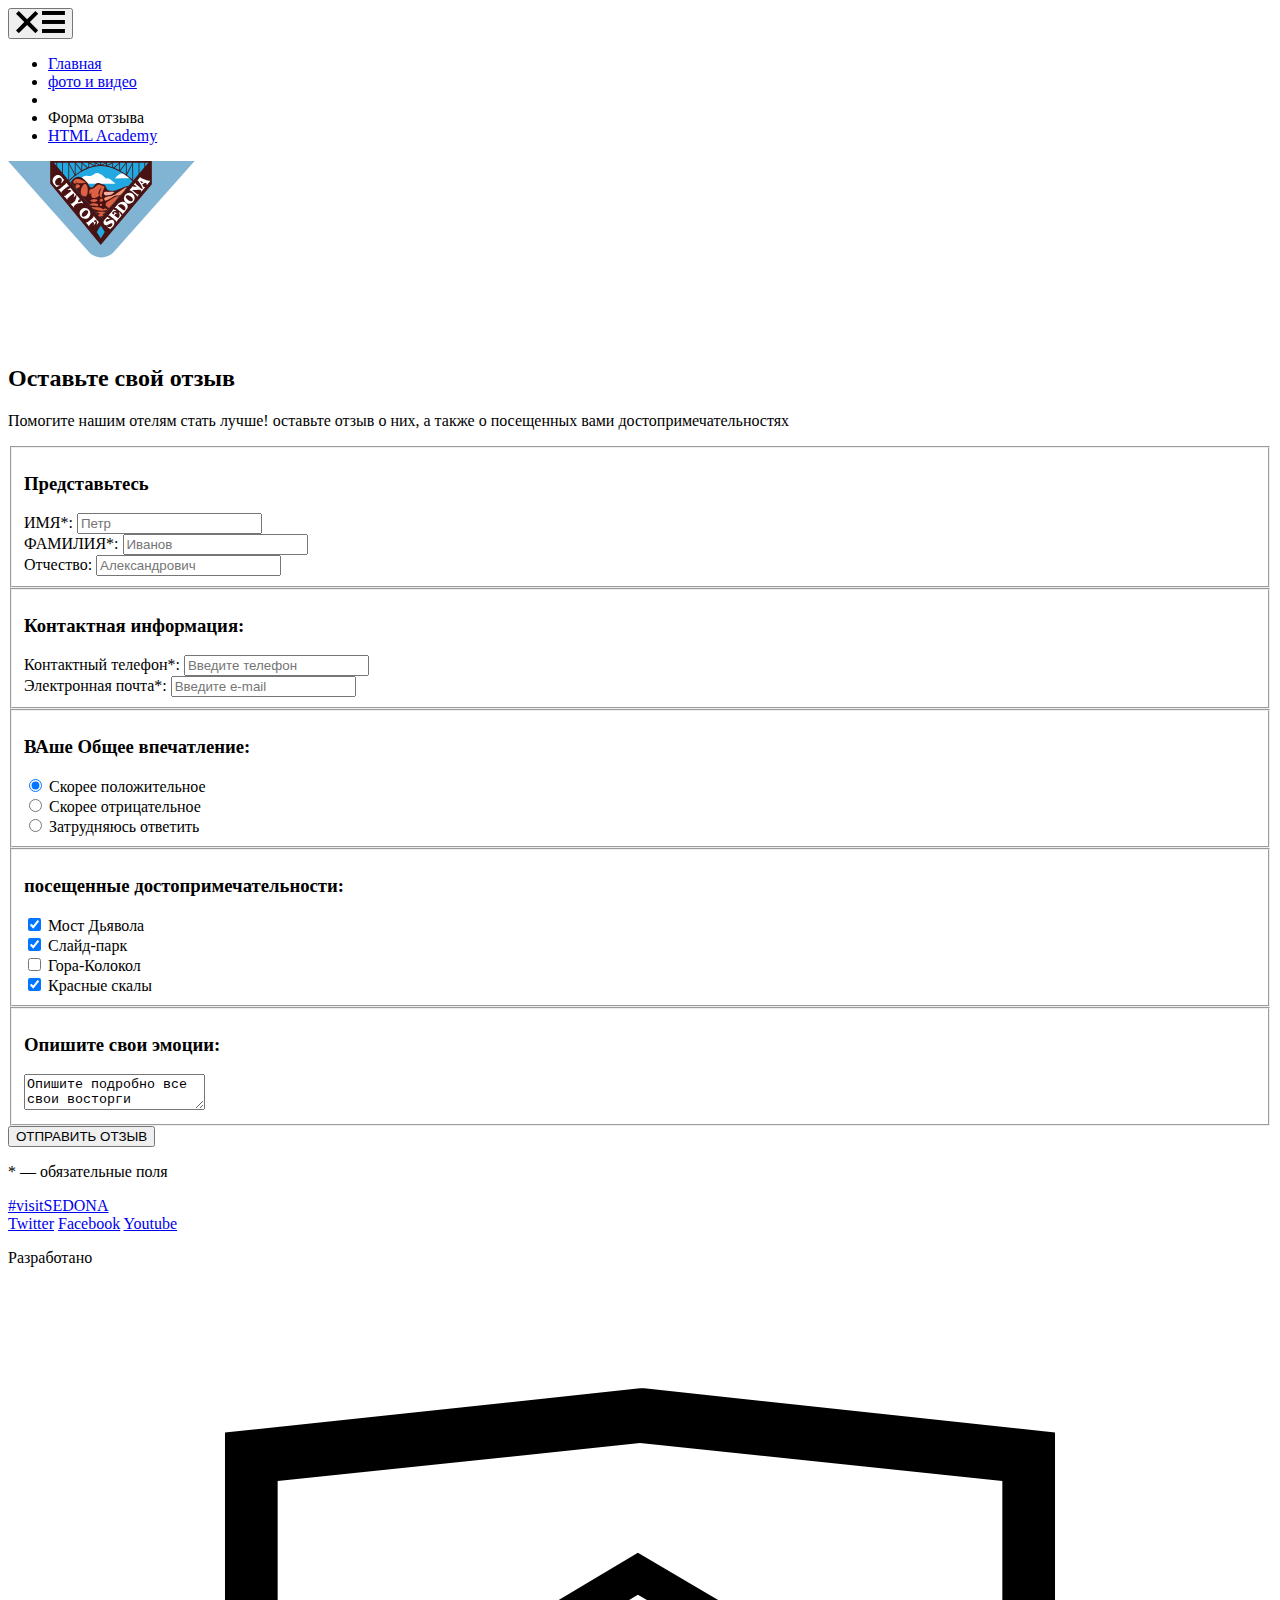
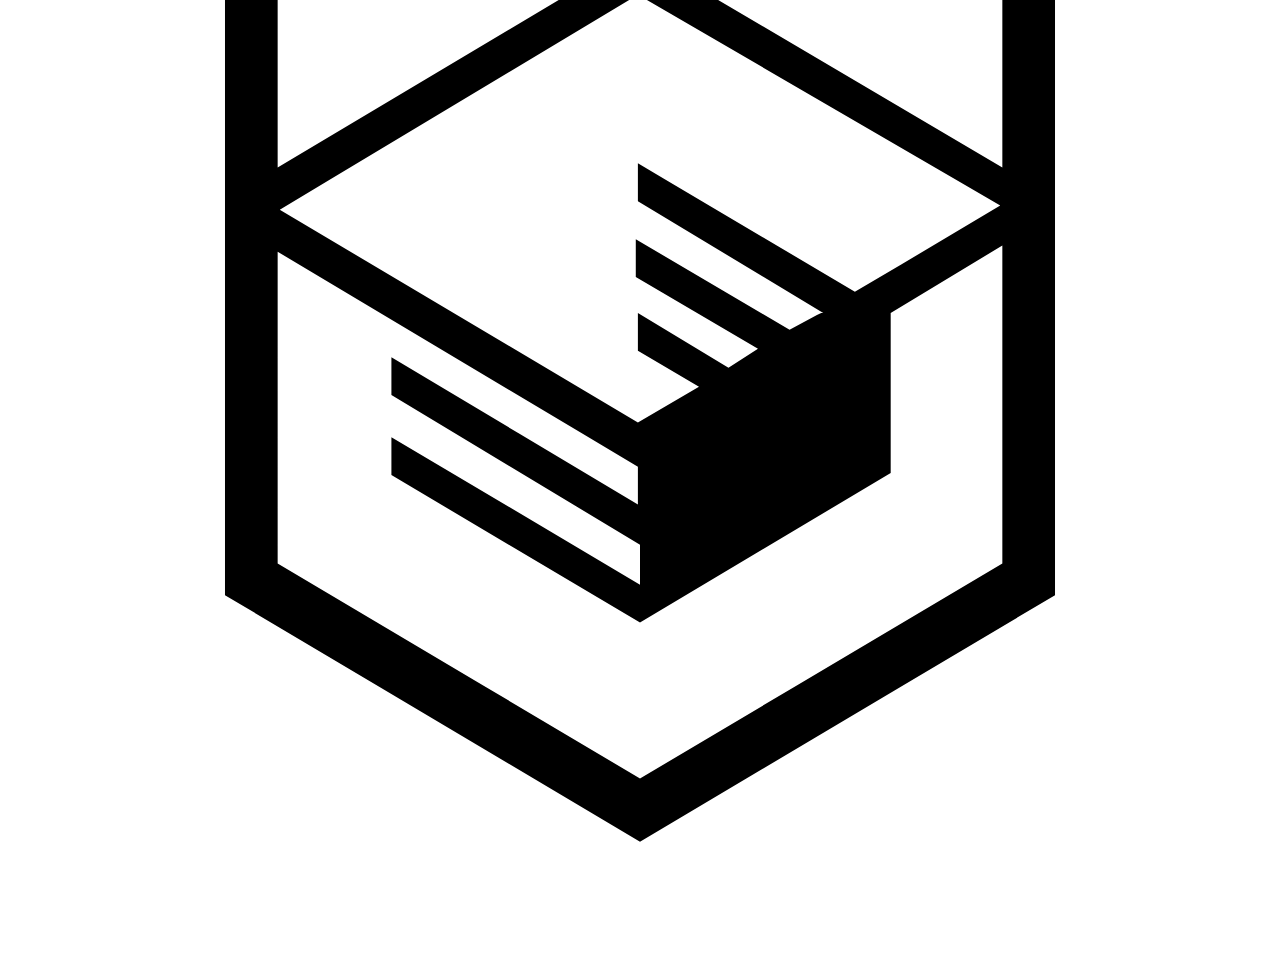
==== commit 8fc60c6b: "Adaptive pages with hover-effect and JS-menu" ====
--- a/form.html
+++ b/form.html
@@ -9,7 +9,7 @@
   <body>
     <div class="wrapper-main">
       <header class="header-main">
-        <nav class="menu">
+        <nav class="menu menu--closed menu--nojs">
           <button class="menu__toggle">
             <svg class="menu__cross" xmlns="http://www.w3.org/2000/svg" xmlns:xlink="http://www.w3.org/1999/xlink" x="0px" y="0px" width="22.199px" height="22.199px" viewBox="0 0 22.199 22.199" enable-background="new 0 0 22.199 22.199" xml:space="preserve"> <polygon class="menu__cross-hover" points="22.199,2.804 19.396,0 11.1,8.297 2.804,0 0,2.803 8.297,11.1 0,19.396 2.803,22.199 11.1,13.902 19.396,22.199 22.199,19.396 13.903,11.1 "/></svg>
             <svg class="menu__ham" xmlns="http://www.w3.org/2000/svg" xmlns:xlink="http://www.w3.org/1999/xlink" x="0px" y="0px" width="22.928px" height="21.982px" viewBox="0 0 22.928 21.982" enable-background="new 0 0 22.928 21.982" xml:space="preserve">
@@ -25,7 +25,7 @@
             <li class="menu__blocks"><a class="menu__link" href="photo.html">фото и видео</a></li>
             <li class="menu__blocks menu__blocks--hidden"></li>
             <li class="menu__blocks"><a class="menu__link menu__link--active">Форма отзыва</a></li>
-            <li class="menu__blocks"><a class="menu__link" href="hotels.html">Гостиницы</a></li>
+            <li class="menu__blocks"><a class="menu__link" href="https://htmlacademy.ru/intensive/adaptive">HTML Academy</a></li>
           </ul>
         </nav>
         <div class="logo">
@@ -328,5 +328,6 @@
       </footer>
     </div>
   <script src="js/picturefill.min.js"></script>
+  <script src="js/script.js"></script>
   </body>
 </html>
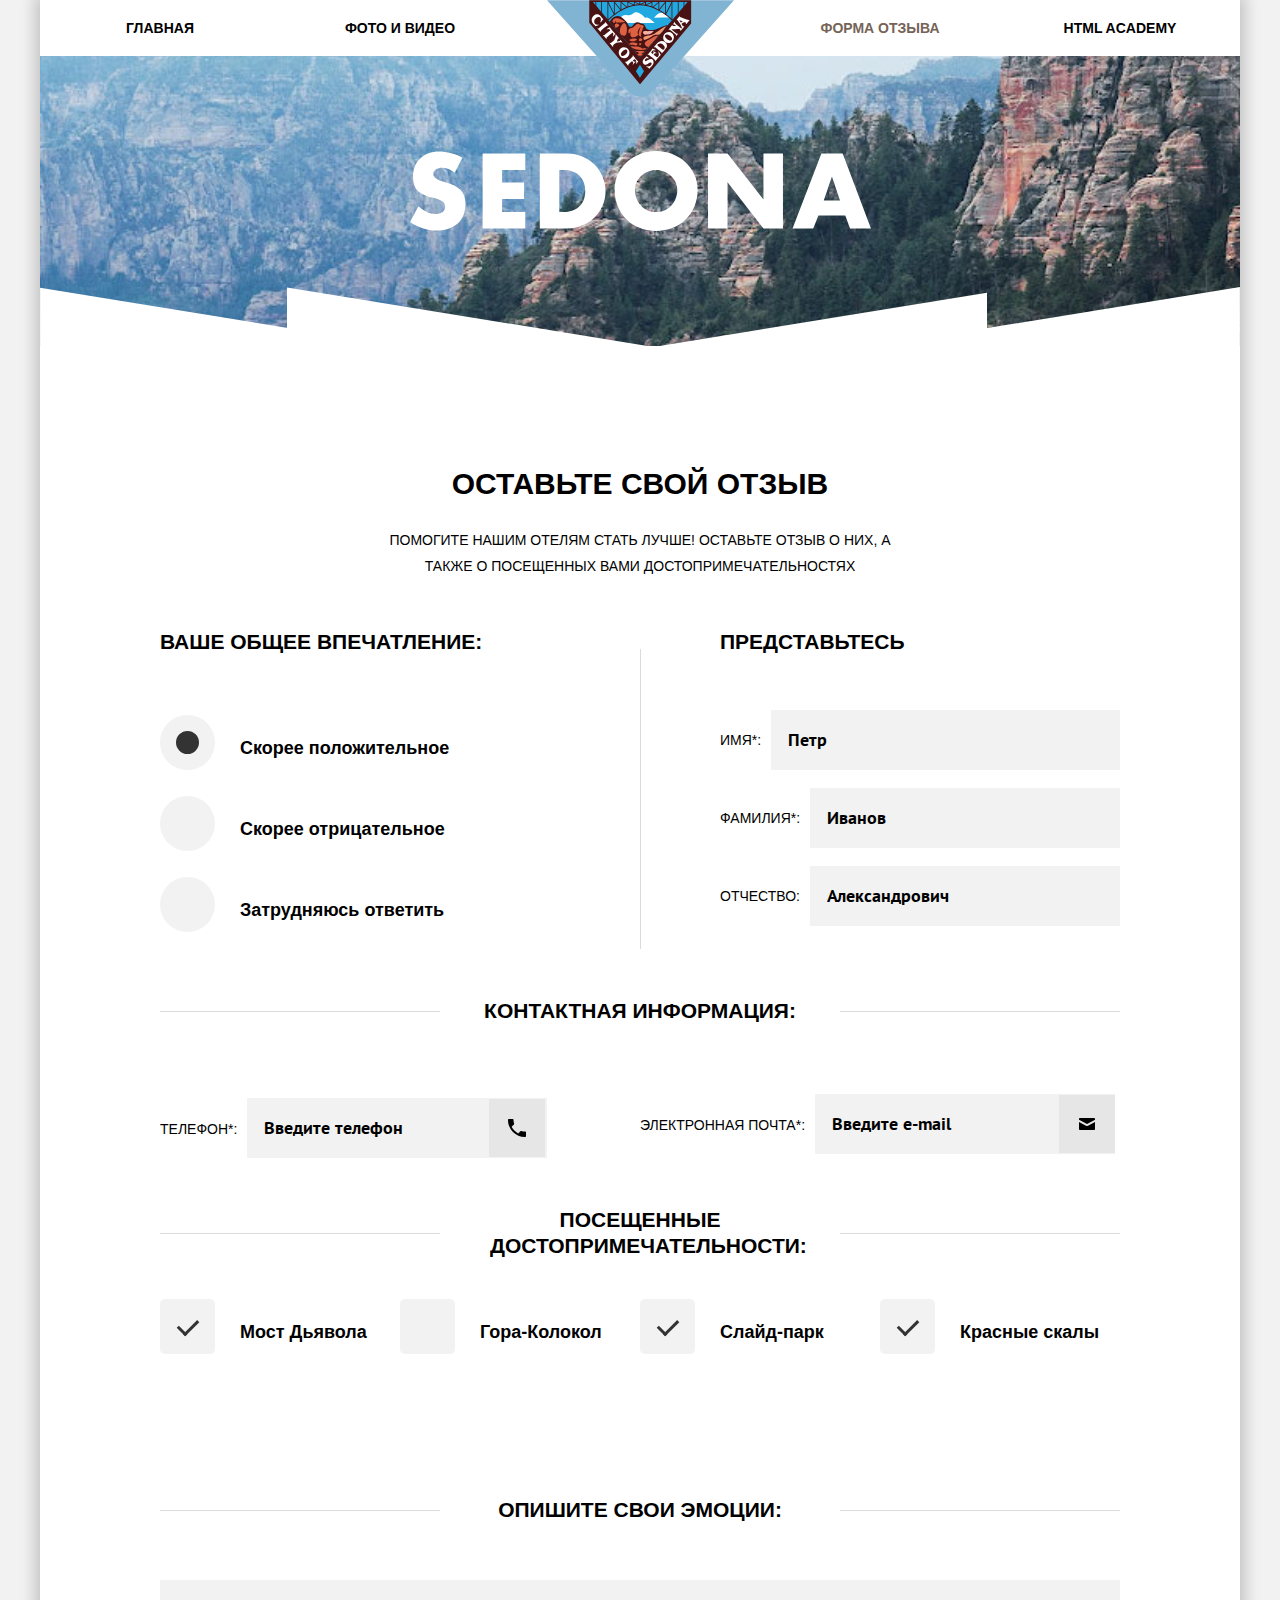
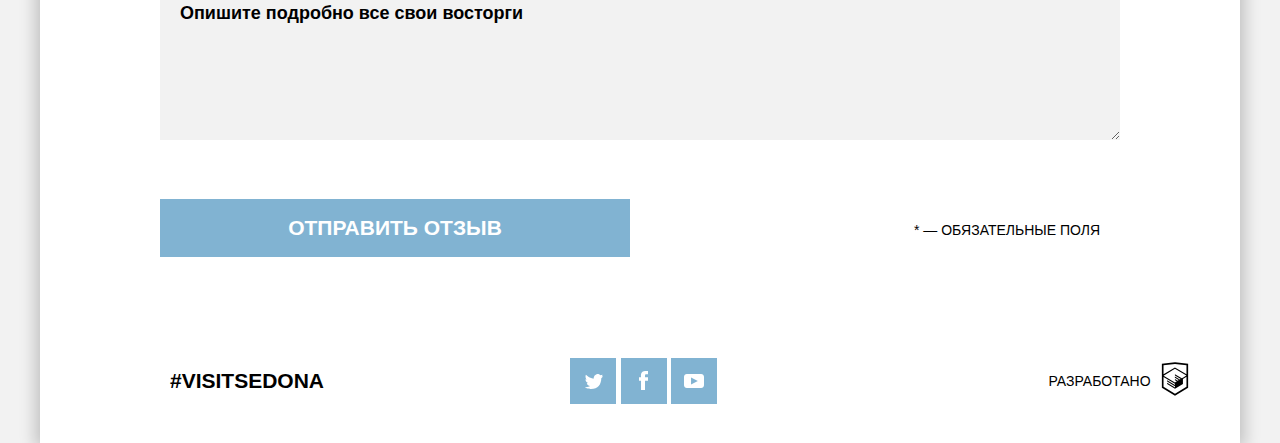
==== commit bec0a368: "Adaptive pages with hover-effect and JS-menu" ====
--- a/form.html
+++ b/form.html
@@ -328,6 +328,6 @@
       </footer>
     </div>
   <script src="js/picturefill.min.js"></script>
-  <script src="js/script.js"></script>
+  <script src="js/script.min.js"></script>
   </body>
 </html>
--- a/css/style.min.css
+++ b/css/style.min.css
@@ -0,0 +1,2 @@
+/*! normalize.css v4.1.1 | MIT License | github.com/necolas/normalize.css */
+html{font-family:sans-serif;-ms-text-size-adjust:100%;-webkit-text-size-adjust:100%}body{margin:0;text-transform:uppercase;background-color:#f2f2f2}article,aside,details,figcaption,figure,footer,header,main,menu,nav,section,summary{display:block}audio,canvas,progress,video{display:inline-block}audio:not([controls]){display:none;height:0}progress,sub,sup{vertical-align:baseline}[hidden],template{display:none}a{background-color:transparent;-webkit-text-decoration-skip:objects}a:active,a:hover{outline-width:0}abbr[title]{border-bottom:none;text-decoration:underline dotted}b,strong{font-weight:bolder}dfn{font-style:italic}h1{font-size:2em;margin:.67em 0}mark{background-color:#ff0;color:#000}small{font-size:80%}sub,sup{font-size:75%;line-height:0;position:relative}sub{bottom:-.25em}sup{top:-.5em}img{border-style:none;max-width:100%;height:auto}svg:not(:root){overflow:hidden}code,kbd,pre,samp{font-family:monospace,monospace;font-size:1em}figure{margin:1em 40px}hr{box-sizing:content-box;height:0}button,input,select,textarea{font:inherit;margin:0}optgroup{font-weight:700}button,hr,input{overflow:visible}button,select{text-transform:none}[type=reset],[type=submit],button,html [type=button]{-webkit-appearance:button}[type=button]::-moz-focus-inner,[type=reset]::-moz-focus-inner,[type=submit]::-moz-focus-inner,button::-moz-focus-inner{border-style:none;padding:0}[type=button]:-moz-focusring,[type=reset]:-moz-focusring,[type=submit]:-moz-focusring,button:-moz-focusring{outline:1px dotted ButtonText}fieldset{border:1px solid silver;margin:0 2px;padding:.35em .625em .75em}legend{color:inherit;display:table;max-width:100%;white-space:normal}textarea{overflow:auto}[type=checkbox],[type=radio],legend{box-sizing:border-box;padding:0}[type=number]::-webkit-inner-spin-button,[type=number]::-webkit-outer-spin-button{height:auto}[type=search]{-webkit-appearance:textfield;outline-offset:-2px}[type=search]::-webkit-search-cancel-button,[type=search]::-webkit-search-decoration{-webkit-appearance:none}::-webkit-input-placeholder{color:inherit;opacity:.54}::-webkit-file-upload-button{-webkit-appearance:button;font:inherit}@font-face{font-weight:400;font-family:"PT Sans";font-style:normal;src:url(../fonts/ptsans.woff2) format("woff2"),url(../fonts/ptsans.woff) format("woff")}@font-face{font-weight:700;font-family:"PT Sans";font-style:normal;src:url(../fonts/ptsansbold.woff2) format("woff2"),url(../fonts/ptsansbold.woff) format("woff")}picture img{vertical-align:middle}.wrapper-main{width:320px;margin:0 auto;background-color:#fff;box-shadow:0 0 15px 5px rgba(0,0,0,.2)}.menu{width:100%;position:relative}.menu__items{list-style-type:none;padding:0;margin:0;background-color:#81b3d2}.menu__blocks{border-bottom:1px solid #678fa8;border-top:1px solid #9ac2db}.menu__blocks:first-child{border-top:none}.menu__blocks:last-child{border-bottom:none}.menu__blocks--hidden{display:none}.menu__link{display:block;text-align:center;text-decoration:none;font-size:18px;font-weight:700;color:#fff;padding:17px 0}.menu__link:hover{background-color:#669ec0}.menu__link:active{background-color:#5496bd;color:rgba(255,255,255,.3)}.menu__toggle{position:absolute;background-color:transparent;border:0;outline:0;right:20px;top:12px;z-index:10;cursor:pointer}.menu__cross-hover{fill:#fff}.copyright__link:hover .copyright__logo,.menu__ham-hover{fill:#81b3d2}.logo{min-height:55px;position:relative}.logo svg{position:absolute;width:187px;height:97px;top:0;left:50%;transform:translateX(-93px);z-index:10}.logo__blue,.logo__cloud,.logo__grid{display:none}.welcome{width:100%;min-height:389px;background:#81b3d2 url(../img/bg-back-mobile@1x.jpg) no-repeat center;background-size:cover;text-align:center;padding-top:90px;box-sizing:border-box;position:relative}.welcome svg{width:280px;height:auto}.welcome:after{content:"";position:absolute;bottom:-1px;left:0;width:100%;height:27px;background-image:url(../img/bg-intro-triangle-mobile.svg);background-repeat:no-repeat}.welcome--internal{min-height:157px;padding-top:50px;background-position:center}.welcome--internal svg{width:230px;height:auto}.descr{text-align:center;padding-top:25px;color:#000}.descr--internal{padding-left:7px;padding-right:7px}.descr__title{display:block;font-size:18px;line-height:26px;font-weight:700;margin-bottom:27px}.descr__title--internal{margin-bottom:22px;font-size:17px}.descr__title--next{margin-top:5px}.descr__text{display:block;font-size:14px;line-height:26px;font-weight:400;margin-bottom:5px}.city__text{background-color:#81b3d2;text-align:center;padding:20px 20px 25px;color:#fff;position:relative;z-index:5}.city__text--grey{background-color:#eee;color:#000}.city__text--grey:first-child::after,.city__text--grey:nth-child(2)::after{content:"";position:absolute;bottom:0;left:20px;width:87.5%;height:1px;background-color:#d6d6d6}.city__text--bg{padding-top:60px}.city__text--bg::before,.items__text::before{content:"";position:absolute;background-repeat:no-repeat}.city__text--bg::before{background-image:url(../../img/bg-triangle.svg);z-index:10;top:0;left:0;width:100%;height:37px}.city__h3{font-size:18px;line-height:26px;margin-bottom:7px}.city__h3--black{margin-top:10px}.city__number,.city__slogan{font-size:14px;font-weight:400;line-height:21px;margin:0 0 15px}.city__photo{min-height:260px}.city__slogan--black{margin-bottom:5px}.items{margin:0;list-style-type:none;padding:19px 0 0}.items__text{padding-left:70px;padding-right:20px;position:relative}.items__text::before{width:40px;height:40px;top:-10px;left:20px;background-size:contain}.items__text:first-child::before{background-image:url(../img/icon-house.svg)}.items__text:nth-child(2)::before{top:-15px;left:25px;background-image:url(../img/icon-gift.svg)}.items__text:nth-child(3)::before{background-image:url(../img/icon-burger.svg)}.items__h3{font-size:18px;line-height:26px;font-weight:700;margin-bottom:0}.items__slogan{font-size:14px;line-height:21px;font-weight:400;margin-bottom:32px;margin-top:14px}.interest{text-align:center;padding-left:20px;padding-right:20px}.interest__h2{font-size:21px;line-height:26px;font-weight:700;margin-top:23px}.interest__text{font-size:13px;line-height:24px;font-weight:400;margin-bottom:38px}.interest__link{display:block;background-color:#81b3d2;color:#fff;text-decoration:none;font-size:21px;line-height:26px;font-weight:700;padding-top:15px;padding-bottom:15px;box-sizing:border-box;width:100%;min-height:58px;margin-bottom:48px}.interest__link:hover{background-color:#669ec0}.interest__link:active{color:rgba(255,255,255,.3);background-color:#5496bd}.interest__link:disabled{background-color:#e5e5e5}.footer-main{padding:35px 20px 20px;text-align:center}.visit__link{display:block;font-size:21px;line-height:26px;font-weight:700;color:#000;text-decoration:none;margin-bottom:38px}.social__btn{display:inline-block;vertical-align:middle;background-color:#81b3d2;color:#fff;font-size:0;width:46px;height:46px;background-repeat:no-repeat;background-position:center}.social__btn--tw{background-image:url(../img/icon-twitter.svg)}.social__btn--fb{background-image:url(../img/icon-facebook.svg)}.social__btn--yt{background-image:url(../img/icon-youtube.svg)}.social__btn:hover{background-color:#669ec0}.social__btn:active{opacity:.3;background-color:#5496bd}.copyright{padding-top:30px}.copyright__link,.copyright__text{display:inline-block;vertical-align:middle}.copyright__text{font-size:14px;line-height:26px;font-weight:400}.copyright__link{text-decoration:none}.copyright__link svg{width:40px;height:auto}.copyright__link:active .copyright__logo{fill:rgba(0,0,0,.3)}.map{position:relative;background:url(../img/bg-map-mobile@1x.jpg) no-repeat;background-size:cover}.map,.map__online{width:320px;height:350px}.photo{margin-top:23px;border-top:1px solid #e5e5e5;padding:22px 20px 0}.photo__block{list-style-type:none;padding:0;margin:0}.photo__item{padding-top:20px}.photo__comment{font-size:14px;line-height:24px;font-weight:400;padding-top:2px;padding-bottom:18px;position:relative}.photo__comment::after{content:"";position:absolute;width:320px;height:1px;background-color:#e5e5e5;left:-20px;bottom:0}.photo__like,.photo__name{font-weight:700}.photo__name{margin-bottom:2px}.photo__author{margin-top:0}.photo__author,.photo__like{margin-bottom:0}.photo__author{text-transform:none}.photo__like{margin-top:7px;padding-left:35px;position:relative}.photo__like::before{content:"";position:absolute;background-image:url(../img/icon-like.svg);background-repeat:no-repeat;width:22px;height:20px;left:0;top:0}.video{margin-top:30px;margin-bottom:40px}.video__tools{margin:0 20px;padding-left:25px;padding-right:25px;box-sizing:border-box;background-color:#f2f2f2;width:280px;height:65px;display:-ms-flexbox;display:flex;-ms-flex-direction:row;flex-direction:row;-ms-flex-align:center;align-items:center;position:relative}.video__hover{fill:#5c6870}.video__full,.video__replay,.video__sub{border:0;outline:0;background:0 0;padding:0;margin:0;cursor:pointer}.video__full:hover .video__hover,.video__replay:hover .video__hover,.video__sub:hover .video__hover{fill:#000}.video__full:active .video__hover,.video__replay:active .video__hover,.video__sub:active .video__hover{fill:rgba(0,0,0,.3)}.video__replay{width:16px;height:20px}.video__sub{width:22px;height:20px;margin-left:auto}.video__full{width:20px;height:20px;margin-left:40px}.video__slider{position:absolute;top:-45px;left:0;width:280px;height:45px;box-sizing:border-box;background-color:rgba(0,0,0,.6);padding-top:22px;padding-left:22px}.video__bar{width:235px;height:3px;background-color:rgba(255,255,255,.2);position:relative}.video__pull{width:9px;height:9px;background-color:#fff;border-radius:50%;position:absolute;top:19px;left:20%;cursor:pointer}.form{margin-top:12px;padding:0;display:-ms-flexbox;display:flex;-ms-flex-direction:column;flex-direction:column}.form fieldset,.form input{border:0;box-sizing:border-box}.form fieldset{margin:0;width:320px;position:relative;padding:20px 20px 5px}.form fieldset::before{content:"";position:absolute;top:0;left:0;width:320px;height:1px;background-color:#e5e5e5}.form input{font-size:18px;line-height:26px;font-weight:700;font-family:"PT Sans","Arial",sans-serif;background-color:#f2f2f2;padding:17px}.form input::-webkit-input-placeholder{text-transform:none;opacity:1}.form input:-ms-input-placeholder{text-transform:none;opacity:1}.form input::placeholder{text-transform:none;opacity:1}.form input:hover,.form__emotion textarea:hover,input[type=checkbox]:hover+label:hover::before,input[type=radio]:hover+label:hover::before{background-color:#e5e5e5}.form input:focus{background-color:#fff;border:4px solid #e5e5e5;padding:13px}.form__title{margin:0 auto 20px;text-align:center;font-size:18px;line-height:26px;font-weight:700}.form__label{font-size:14px;line-height:26px;font-weight:400;margin-right:10px}.form__option{display:-ms-flexbox;display:flex;-ms-flex-direction:row;flex-direction:row;-ms-flex-pack:justify;justify-content:space-between;-ms-flex-align:center;align-items:center;margin-bottom:18px;width:280px;box-sizing:border-box;overflow:hidden}.form__option input{-ms-flex-positive:1;flex-grow:1}.form__contacts .form__label{padding-left:20px}.form__contacts input{margin-top:5px;margin-bottom:12px;width:280px;box-sizing:border-box}.form__contacts input:last-child{margin-bottom:20px}.form__email,.form__tel{position:relative;box-sizing:border-box}.form__email::after,.form__tel::after{content:"";display:block;width:56px;height:58px;position:absolute;bottom:21px;right:0}.form__tel::after{background:#e6e6e6 url(../img/icon-phone.svg) no-repeat center}.form__email::after{background:#e6e6e6 url(../img/icon-mail.svg) no-repeat center}.form__impression label,.form__visit label{text-transform:none;font-weight:700;padding-left:80px;margin-bottom:35px;position:relative;cursor:pointer}.form__impression .form__title{margin-bottom:40px}.form__impression .form__option{overflow:visible;margin-bottom:13px}input[type=checkbox],input[type=radio]{display:none}input[type=radio]+label::before{content:"";position:absolute;top:-20px;left:0;width:55px;height:55px;background-color:#f2f2f2;border-radius:50%;cursor:pointer}input[type=radio]:checked+label::before{background-color:#333;border:16px solid #f2f2f2;box-sizing:border-box}input[type=checkbox]:active+label:active::before,input[type=radio]:active+label:active::before{background-color:#d5d5d5}input[type=radio]:hover:checked+label:hover::before{background-color:#333;border-color:#e5e5e5}input[type=radio]:active:checked+label:active::before{background-color:rgba(51,51,51,.3);border-color:#d5d5d5}.form__visit .form__option{overflow:visible;margin-bottom:26px}.form__visit .form__option:last-child{margin-bottom:5px}.form__visit .form__title{margin-bottom:35px}input[type=checkbox]+label::before{content:"";position:absolute;top:-20px;left:0;width:55px;height:55px;background-color:#f2f2f2;border-radius:5px;cursor:pointer}input[type=checkbox]:checked+label::after{content:"";position:absolute;top:0;left:18px;width:20px;height:12px;box-sizing:border-box;border-bottom:3px solid #333;border-left:3px solid #333;transform:rotate(-45deg)}input[type=checkbox]:active:checked+label:active::before{border-color:rgba(51,51,51,.3)}.form__emotion textarea{width:100%;box-sizing:border-box;border:0;background-color:#f2f2f2;font-size:18px;line-height:26px;font-weight:700;padding:20px;min-height:160px}.form__emotion textarea:focus{background-color:#fff;border:4px solid #e5e5e5;padding:16px}.form__emotion .form__title{margin-bottom:15px}.form__submit{font-size:21px;line-height:26px;font-weight:700;color:#fff;background-color:#81b3d2;padding-top:16px;padding-bottom:16px;margin:42px 20px 38px;width:280px;border:0;outline:0;cursor:pointer}.form__submit:hover{background-color:#669ec0}.form__submit:active{color:rgba(255,255,255,.3);background-color:#5496bd}.form__submit:disabled{background-color:#e5e5e5}.form__text{display:none}@media (min-width:768px){.wrapper-main{width:768px}.menu__items{background-color:#fff;display:-ms-flexbox;display:flex;-ms-flex-direction:row;flex-direction:row;-ms-flex-pack:justify;justify-content:space-between}.menu__link{color:#000;font-size:14px;line-height:26px;padding:15px 0}.menu__link:active,.menu__link:hover{color:#81b3d2;background-color:transparent}.menu__link:active{color:#000;opacity:.3}.menu__link--active{color:#766357}.menu__link--active:hover{color:#604e43}.menu__link--active:active{color:#766357;opacity:.3}.menu__blocks{width:20%;border:0}.menu__blocks--hidden{display:block}.menu__toggle{display:none}.logo{height:0;position:absolute;top:0;left:50%}.logo__cloud{display:block}.welcome{background:#81b3d2 url(../img/bg-back-tablet@1x.jpg) no-repeat center;background-size:cover;padding-top:75px;min-height:518px}.welcome svg{width:465px;height:354px}.welcome::after,.welcome::before{width:768px;height:40px;background-size:cover}.welcome::before{content:"";position:absolute;bottom:-1px;left:35px;background-image:url(../img/bg-intro-triangle-mobile.svg);background-repeat:no-repeat;width:700px;height:60px}.welcome--internal{max-height:290px;min-height:290px;padding-top:95px}.welcome--internal svg{height:80px}.descr{max-width:540px;margin:0 auto;padding-top:33px;padding-bottom:45px}.descr--internal{padding-top:50px}.descr__title{font-size:21px}.descr__title--internal{font-size:30px;margin-bottom:30px}.descr__title--next{font-size:30px}.city{display:-ms-flexbox;display:flex;-ms-flex-direction:row;flex-direction:row;-ms-flex-pack:center;justify-content:center;-ms-flex-line-pack:stretch;align-content:stretch}.city__text{width:33%;max-height:256px;box-sizing:border-box;padding:25px 32px 20px}.city__text--bg::before,.city__text--grey::after{display:none}.city__text--bridge{-ms-flex-order:2;order:2}.city__text--grey{width:33.33%;padding-top:35px;padding-bottom:45px}.city__photo{width:67%;max-height:256px;min-height:256px}.city__photo picture img{width:100%;height:256px}.city__photo--bridge{-ms-flex-order:1;order:1}.city__h3{font-size:21px}.city__h3--black{padding-left:10px;padding-right:10px;margin-bottom:10px}.city__number{margin-bottom:25px}.city__number--black{margin-bottom:20px}.city__slogan{margin-bottom:0}.city__slogan--black{margin-top:10px}.items{display:-ms-flexbox;display:flex;-ms-flex-direction:row;flex-direction:row;-ms-flex-pack:justify;justify-content:space-between;padding-top:65px;padding-bottom:30px}.items__text{width:33%;text-align:center;padding-top:75px;padding-left:20px}.items__text::before,.items__text:nth-child(2)::before{width:75px;height:72px;top:0;left:50%;transform:translateX(-37px)}.items__text:fisrt-child{-ms-flex-order:1;order:1}.items__text:nth-child(2){-ms-flex-order:3;order:3}.items__text:nth-child(3){-ms-flex-order:2;order:2}.items__h3{font-size:21px}.items__slogan{margin-top:20px;padding-left:15px;padding-right:15px}.interest{padding-top:35px}.interest__text{padding-top:5px;padding-bottom:5px}.interest__link{margin-bottom:55px}.interest__link,.interest__text{max-width:455px;margin-left:auto;margin-right:auto}.interest__h2{font-size:30px}.header-main{position:relative}.footer-main{display:-ms-flexbox;display:flex;-ms-flex-direction:row;flex-direction:row;-ms-flex-pack:justify;justify-content:space-between;-ms-flex-align:center;align-items:center;padding:35px 60px}.visit__link{margin-bottom:0}.copyright{padding-top:0}.map picture img{width:100%;height:350px}.map{height:350px;background:url(../img/bg-map-tablet@1x.jpg) no-repeat}.map,.map__online{width:768px}.photo{border-top:none;padding:15px 60px 20px;margin-top:0}.photo__large picture img{width:100%;height:400px}.photo__comment{padding-left:20px;padding-right:20px;padding-bottom:12px;height:78px;background-color:#f2f2f2;box-sizing:border-box;display:-ms-flexbox;display:flex;-ms-flex-direction:column;flex-direction:column;-ms-flex-pack:justify;justify-content:space-between;-ms-flex-align:stretch;align-items:stretch;-ms-flex-wrap:wrap;flex-wrap:wrap}.form fieldset::before,.photo__comment::after{display:none}.photo__author,.photo__name{width:75%}.photo__like{text-align:right;width:40px;margin-left:auto;margin-top:25px;padding-left:25px}.photo__block{display:-ms-flexbox;display:flex;-ms-flex-wrap:wrap;flex-wrap:wrap}.photo__item{padding-top:0;width:50%}.photo__item picture img{width:100%;height:267px}.photo__item:nth-child(2n) .photo__comment{background-color:#eaeaea}.video{margin-right:60px;margin-left:60px;margin-top:20px;position:relative}.video picture img{width:100%;height:499px}.video__tools{position:absolute;bottom:0;left:0;margin:0;width:100%;height:92px;padding-left:35px;padding-right:40px;background-color:rgba(0,0,0,.6)}.video__hover{fill:#fff}.video__slider{position:static;background-color:transparent;width:auto;padding-left:40px}.video__bar{width:390px}.video__pull{top:50%;left:32%;transform:translateY(-4px)}.form{-ms-flex-direction:row;flex-direction:row;-ms-flex-wrap:wrap;flex-wrap:wrap;margin-left:40px;margin-right:40px;margin-top:0;position:relative}.form::after{content:"";position:absolute;top:20px;left:50%;width:1px;height:300px;background-color:#dbdbdb}.form fieldset:nth-child(2),.form fieldset:nth-child(4),.form fieldset:nth-child(5){width:100%}.form fieldset:nth-child(1),.form fieldset:nth-child(3){width:50%}.form fieldset:nth-child(1){padding-left:40px}.form fieldset:nth-child(2){padding-top:35px}.form__name{-ms-flex-order:2;order:2}.form__name .form__title{text-align:left}.form__contacts{-ms-flex-order:3;order:3}.form__contacts .form__title{margin-bottom:25px;position:relative}.form__impression{-ms-flex-order:1;order:1}.form__impression .form__title{margin-bottom:80px;text-align:left}.form__impression .form__option{margin-bottom:20px}.form__visit{-ms-flex-order:4;order:4}.form__visit .form__title{max-width:300px;margin-left:auto;margin-right:auto;margin-bottom:60px;position:relative}.form__visit .form__option{max-width:240px}.form__visit .form__option:first-child{margin-bottom:35px}.form__visit .form__option:nth-child(3){margin-bottom:35px}.form__wrap{display:-ms-flexbox;display:flex;-ms-flex-direction:column;flex-direction:column;-ms-flex-pack:start;justify-content:flex-start;-ms-flex-align:start;align-items:flex-start;-ms-flex-wrap:wrap;flex-wrap:wrap;width:100%;height:170px;padding-left:90px;box-sizing:border-box}.form__emotion{-ms-flex-order:5;order:5}.form__emotion .form__title{margin-bottom:57px;position:relative}.form__bottom{-ms-flex-order:6;order:6;width:100%;display:-ms-flexbox;display:flex;-ms-flex-direction:row;flex-direction:row;-ms-flex-pack:justify;justify-content:space-between;-ms-flex-align:baseline;align-items:baseline;padding-right:20px;margin-bottom:22px}.form__title{margin-bottom:55px}.form__email input,.form__tel input{width:100%}.form__email{margin-bottom:8px}.form__submit{margin-top:50px;width:325px}.form__text{display:inline-block;vertical-align:middle;font-size:14px;line-height:26px}.form__contacts .form__title::before{left:0}.form__contacts .form__title::before,.form__visit .form__title::before{content:"";position:absolute;top:50%;width:120px;height:1px;background-color:#dbdbdb}.form__emotion .form__title::before{left:0}.form__contacts .form__title::after,.form__emotion .form__title::after,.form__emotion .form__title::before,.form__visit .form__title::after{content:"";position:absolute;top:50%;width:120px;height:1px;background-color:#dbdbdb}.form__contacts .form__title::after{left:100%;transform:translateX(-120px)}.form__visit .form__title::after{transform:translateX(-120px)}.form__emotion .form__title::after{left:100%;transform:translateX(-120px)}.form__visit .form__title::before{left:-175px}.form__visit .form__title::after{left:160%}}@media (min-width:1200px){.wrapper-main{width:1200px}.logo__blue,.logo__grid{display:block}.welcome::after{width:100%;height:60px}.welcome::before{left:247px}.welcome--internal{margin-bottom:70px}.descr--internal{padding-top:30px}.city__h3{padding-left:45px;padding-right:45px}.city__h3--black{padding-left:70px;padding-right:70px}.city__text{padding-top:30px;padding-left:40px;padding-right:40px}.city__text--grey{padding-top:35px;padding-bottom:65px}.items{padding-bottom:50px}.interest__text{padding-bottom:10px}.interest__link{margin-bottom:65px}.footer-main{padding-left:45px;padding-right:45px}.visit__link{padding-left:85px}.social{padding-right:85px}.map{height:350px;background:url(../img/bg-map-desktop@1x.jpg) no-repeat}.map,.map__online{width:1200px}.photo{padding-left:0;padding-right:0;padding-bottom:35px}.photo__item,.photo__large{position:relative}.photo__item{width:33.33%}.photo__item:nth-child(2n) .photo__comment{background-color:rgba(0,0,0,.3)}.photo__comment{position:absolute;bottom:0;left:0;width:100%;background-color:rgba(0,0,0,.3);color:#fff}.video{margin-left:200px;margin-right:200px;margin-bottom:85px}.video__pull{left:25%}.form{padding-left:80px;padding-right:80px}.form fieldset{padding:0}.form fieldset:nth-child(1){padding-left:80px}.form fieldset:nth-child(2){padding-top:20px}.form__contacts .form__title::after,.form__contacts .form__title::before,.form__emotion .form__title::after,.form__emotion .form__title::before,.form__visit .form__title::after,.form__visit .form__title::before{width:280px}.form__contacts .form__title::after{left:100%;transform:translateX(-280px)}.form__visit .form__title::after{transform:translateX(-280px)}.form__emotion .form__title::after{left:100%;transform:translateX(-280px)}.form__visit .form__title::before{left:-330px}.form__visit .form__title::after{left:210%}.form__title{font-size:21px;line-height:26px}.form__impression label,.form__visit label{font-size:18px;line-height:26px}.form__impression .form__option{width:400px}.form__visit .form__option{width:250px}.form__visit .form__option:first-child{-ms-flex-order:1;order:1}.form__visit .form__option:nth-child(2){-ms-flex-order:3;order:3}.form__visit .form__option:nth-child(3){-ms-flex-order:2;order:2}.form__visit .form__option:nth-child(4){-ms-flex-order:4;order:4}.form__name .form__option,.form__tel{width:400px}.form__email input,.form__tel input{width:300px}.form__tel{display:-ms-flexbox;display:flex;-ms-flex-align:baseline;align-items:baseline}.form__block,.form__email,.form__tel,.form__wrap{-ms-flex-direction:row;flex-direction:row}.form__email{width:50%;display:-ms-flexbox;display:flex;-ms-flex-align:baseline;align-items:baseline}.form__tel span{display:none}.form__contacts .form__label{padding-left:0}.form__contacts .form__title{margin-bottom:65px}.form__block,.form__wrap{-ms-flex-pack:justify;justify-content:space-between;-ms-flex-wrap:nowrap;flex-wrap:nowrap}.form__block{display:-ms-flexbox;display:flex;-ms-flex-align:center;align-items:center;margin-bottom:25px}.form__wrap{padding-left:0;margin-bottom:8px}.form__submit{margin-top:55px;margin-bottom:40px;margin-left:0;width:50%}.form__tel::after{right:15px}.form__email::after{right:5px}}@media (max-width:767px){.menu--opened .menu__cross{display:block}.menu--opened .menu__ham{display:none}.menu--opened .menu__items{display:block}.menu--closed .menu__cross{display:none}.menu--closed .menu__ham{display:block}.menu--closed .menu__items,.menu--nojs .menu__cross,.menu--nojs .menu__ham{display:none}.menu--nojs .menu__items{display:block}}@media (-webkit-min-device-pixel-ratio:1.5),(min-resolution:144dpi),(min-resolution:1.5dppx){.welcome{background-color:#81b3d2;background-image:url(../img/bg-back-mobile@2x.jpg)}.map{background:url(../img/bg-map-mobile@2x.jpg) no-repeat}}@media (min-width:768px) and (-webkit-min-device-pixel-ratio:1.5),(min-width:768px) and (min-resolution:144dpi),(min-width:768px) and (min-resolution:1.5dppx){.welcome{background-color:#81b3d2;background-image:url(../img/bg-back-tablet@2x.jpg);background-size:cover}.map{background:url(../img/bg-map-tablet@2x.jpg) no-repeat}}@media (min-width:1200px) and (-webkit-min-device-pixel-ratio:1.5),(min-width:1200px) and (min-resolution:144dpi),(min-width:1200px) and (min-resolution:1.5dppx){.map{background:url(../img/bg-map-desktop@2x.jpg) no-repeat}}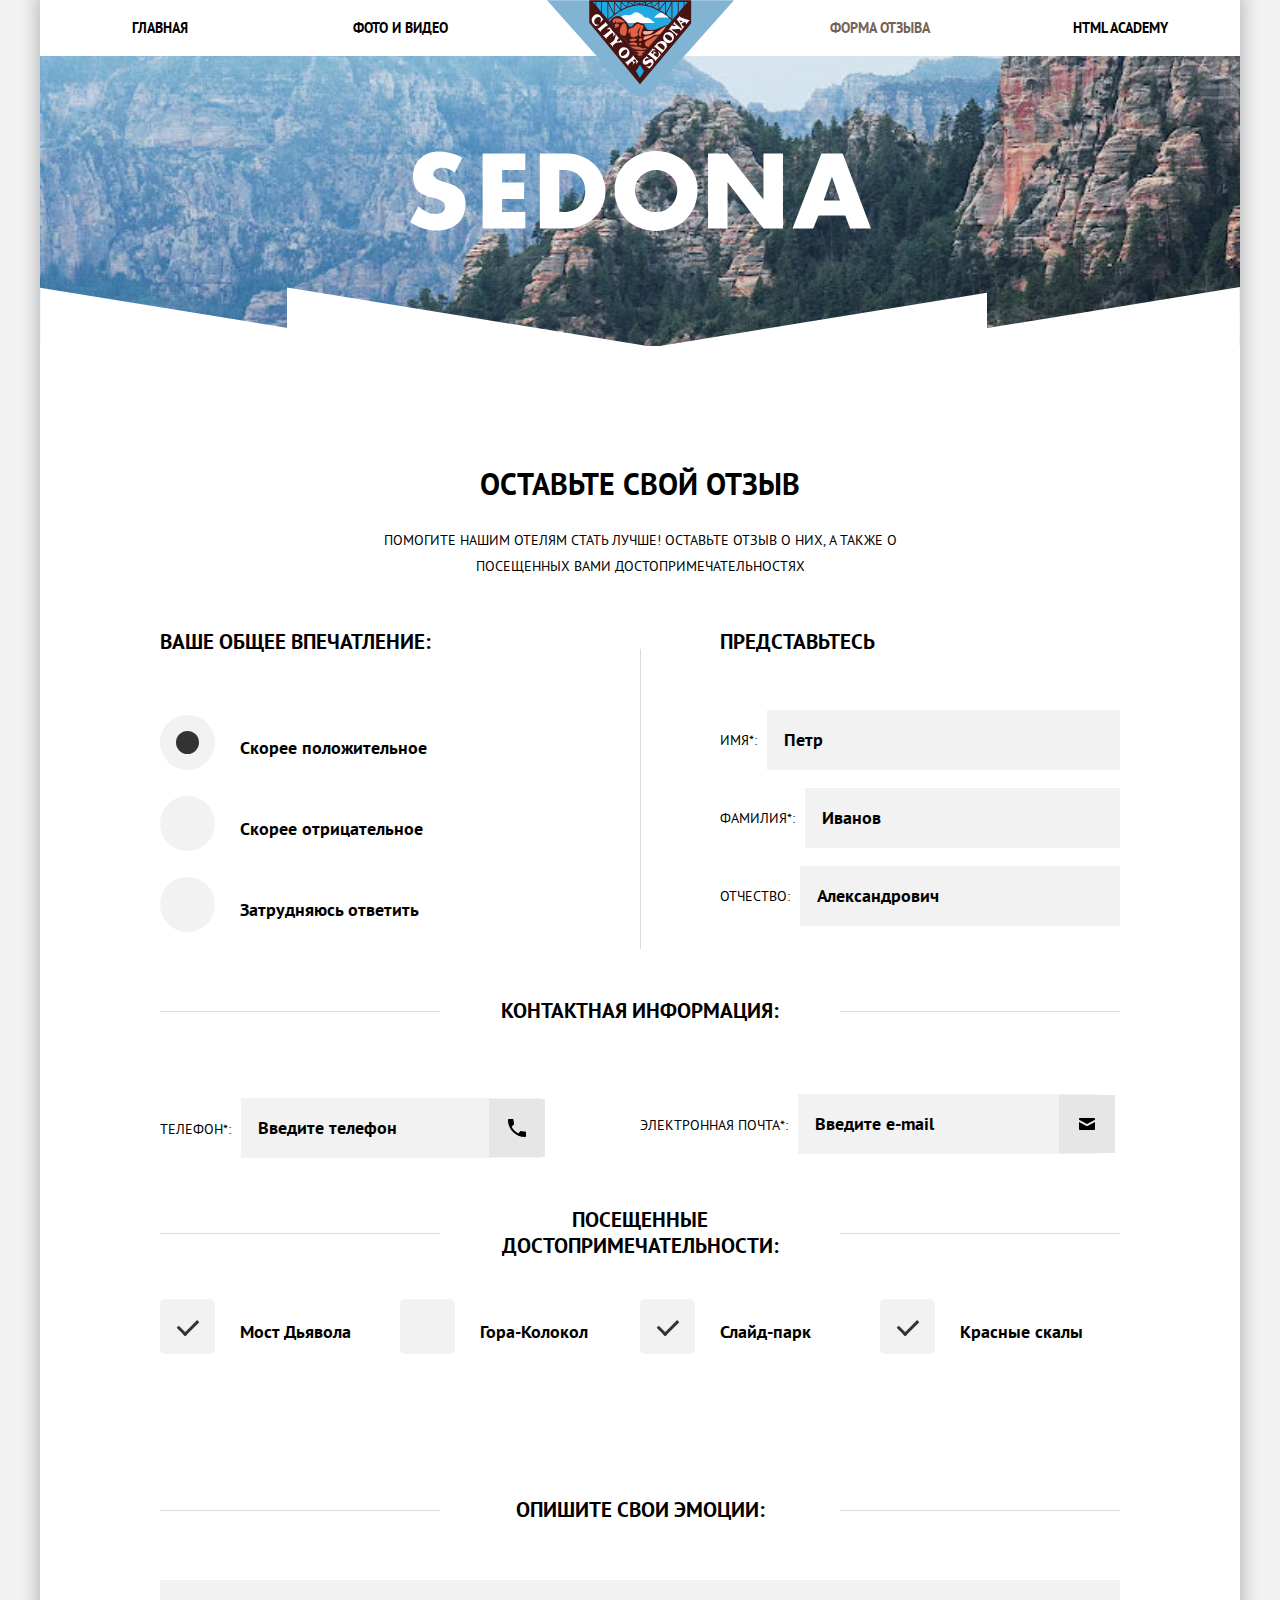
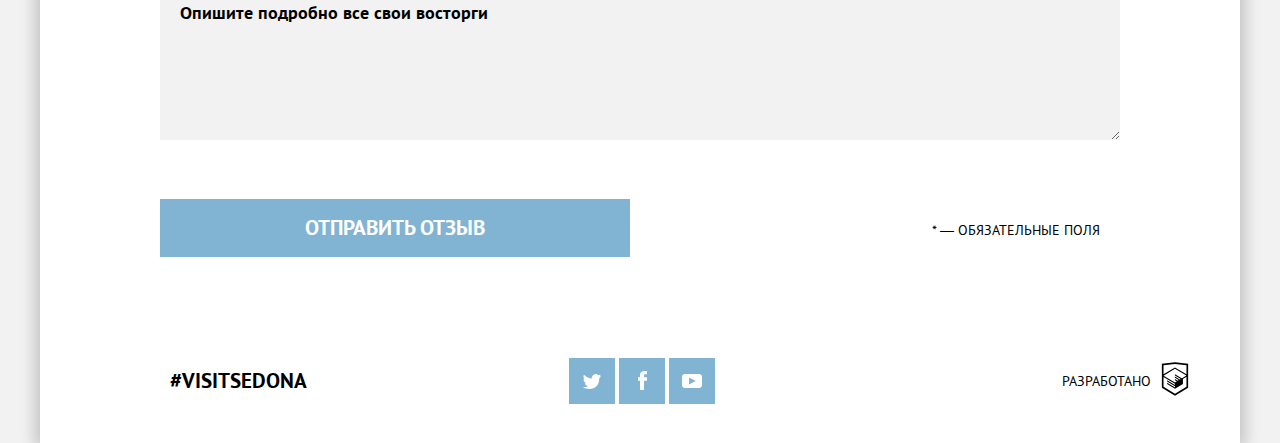
==== commit cfc64694: "Final corrections" ====
--- a/form.html
+++ b/form.html
@@ -3,7 +3,7 @@
   <head>
     <meta charset="utf-8">
     <meta  name="viewport" content="width=device-width,initial-scale=1">
-    <title>HTML Academy: Седона</title>
+    <title>Седона: Фрома отзыва</title>
     <link rel="stylesheet" href="css/style.min.css">
   </head>
   <body>
--- a/css/style.min.css
+++ b/css/style.min.css
@@ -1,2 +1,2 @@
 /*! normalize.css v4.1.1 | MIT License | github.com/necolas/normalize.css */
-html{font-family:sans-serif;-ms-text-size-adjust:100%;-webkit-text-size-adjust:100%}body{margin:0;text-transform:uppercase;background-color:#f2f2f2}article,aside,details,figcaption,figure,footer,header,main,menu,nav,section,summary{display:block}audio,canvas,progress,video{display:inline-block}audio:not([controls]){display:none;height:0}progress,sub,sup{vertical-align:baseline}[hidden],template{display:none}a{background-color:transparent;-webkit-text-decoration-skip:objects}a:active,a:hover{outline-width:0}abbr[title]{border-bottom:none;text-decoration:underline dotted}b,strong{font-weight:bolder}dfn{font-style:italic}h1{font-size:2em;margin:.67em 0}mark{background-color:#ff0;color:#000}small{font-size:80%}sub,sup{font-size:75%;line-height:0;position:relative}sub{bottom:-.25em}sup{top:-.5em}img{border-style:none;max-width:100%;height:auto}svg:not(:root){overflow:hidden}code,kbd,pre,samp{font-family:monospace,monospace;font-size:1em}figure{margin:1em 40px}hr{box-sizing:content-box;height:0}button,input,select,textarea{font:inherit;margin:0}optgroup{font-weight:700}button,hr,input{overflow:visible}button,select{text-transform:none}[type=reset],[type=submit],button,html [type=button]{-webkit-appearance:button}[type=button]::-moz-focus-inner,[type=reset]::-moz-focus-inner,[type=submit]::-moz-focus-inner,button::-moz-focus-inner{border-style:none;padding:0}[type=button]:-moz-focusring,[type=reset]:-moz-focusring,[type=submit]:-moz-focusring,button:-moz-focusring{outline:1px dotted ButtonText}fieldset{border:1px solid silver;margin:0 2px;padding:.35em .625em .75em}legend{color:inherit;display:table;max-width:100%;white-space:normal}textarea{overflow:auto}[type=checkbox],[type=radio],legend{box-sizing:border-box;padding:0}[type=number]::-webkit-inner-spin-button,[type=number]::-webkit-outer-spin-button{height:auto}[type=search]{-webkit-appearance:textfield;outline-offset:-2px}[type=search]::-webkit-search-cancel-button,[type=search]::-webkit-search-decoration{-webkit-appearance:none}::-webkit-input-placeholder{color:inherit;opacity:.54}::-webkit-file-upload-button{-webkit-appearance:button;font:inherit}@font-face{font-weight:400;font-family:"PT Sans";font-style:normal;src:url(../fonts/ptsans.woff2) format("woff2"),url(../fonts/ptsans.woff) format("woff")}@font-face{font-weight:700;font-family:"PT Sans";font-style:normal;src:url(../fonts/ptsansbold.woff2) format("woff2"),url(../fonts/ptsansbold.woff) format("woff")}picture img{vertical-align:middle}.wrapper-main{width:320px;margin:0 auto;background-color:#fff;box-shadow:0 0 15px 5px rgba(0,0,0,.2)}.menu{width:100%;position:relative}.menu__items{list-style-type:none;padding:0;margin:0;background-color:#81b3d2}.menu__blocks{border-bottom:1px solid #678fa8;border-top:1px solid #9ac2db}.menu__blocks:first-child{border-top:none}.menu__blocks:last-child{border-bottom:none}.menu__blocks--hidden{display:none}.menu__link{display:block;text-align:center;text-decoration:none;font-size:18px;font-weight:700;color:#fff;padding:17px 0}.menu__link:hover{background-color:#669ec0}.menu__link:active{background-color:#5496bd;color:rgba(255,255,255,.3)}.menu__toggle{position:absolute;background-color:transparent;border:0;outline:0;right:20px;top:12px;z-index:10;cursor:pointer}.menu__cross-hover{fill:#fff}.copyright__link:hover .copyright__logo,.menu__ham-hover{fill:#81b3d2}.logo{min-height:55px;position:relative}.logo svg{position:absolute;width:187px;height:97px;top:0;left:50%;transform:translateX(-93px);z-index:10}.logo__blue,.logo__cloud,.logo__grid{display:none}.welcome{width:100%;min-height:389px;background:#81b3d2 url(../img/bg-back-mobile@1x.jpg) no-repeat center;background-size:cover;text-align:center;padding-top:90px;box-sizing:border-box;position:relative}.welcome svg{width:280px;height:auto}.welcome:after{content:"";position:absolute;bottom:-1px;left:0;width:100%;height:27px;background-image:url(../img/bg-intro-triangle-mobile.svg);background-repeat:no-repeat}.welcome--internal{min-height:157px;padding-top:50px;background-position:center}.welcome--internal svg{width:230px;height:auto}.descr{text-align:center;padding-top:25px;color:#000}.descr--internal{padding-left:7px;padding-right:7px}.descr__title{display:block;font-size:18px;line-height:26px;font-weight:700;margin-bottom:27px}.descr__title--internal{margin-bottom:22px;font-size:17px}.descr__title--next{margin-top:5px}.descr__text{display:block;font-size:14px;line-height:26px;font-weight:400;margin-bottom:5px}.city__text{background-color:#81b3d2;text-align:center;padding:20px 20px 25px;color:#fff;position:relative;z-index:5}.city__text--grey{background-color:#eee;color:#000}.city__text--grey:first-child::after,.city__text--grey:nth-child(2)::after{content:"";position:absolute;bottom:0;left:20px;width:87.5%;height:1px;background-color:#d6d6d6}.city__text--bg{padding-top:60px}.city__text--bg::before,.items__text::before{content:"";position:absolute;background-repeat:no-repeat}.city__text--bg::before{background-image:url(../../img/bg-triangle.svg);z-index:10;top:0;left:0;width:100%;height:37px}.city__h3{font-size:18px;line-height:26px;margin-bottom:7px}.city__h3--black{margin-top:10px}.city__number,.city__slogan{font-size:14px;font-weight:400;line-height:21px;margin:0 0 15px}.city__photo{min-height:260px}.city__slogan--black{margin-bottom:5px}.items{margin:0;list-style-type:none;padding:19px 0 0}.items__text{padding-left:70px;padding-right:20px;position:relative}.items__text::before{width:40px;height:40px;top:-10px;left:20px;background-size:contain}.items__text:first-child::before{background-image:url(../img/icon-house.svg)}.items__text:nth-child(2)::before{top:-15px;left:25px;background-image:url(../img/icon-gift.svg)}.items__text:nth-child(3)::before{background-image:url(../img/icon-burger.svg)}.items__h3{font-size:18px;line-height:26px;font-weight:700;margin-bottom:0}.items__slogan{font-size:14px;line-height:21px;font-weight:400;margin-bottom:32px;margin-top:14px}.interest{text-align:center;padding-left:20px;padding-right:20px}.interest__h2{font-size:21px;line-height:26px;font-weight:700;margin-top:23px}.interest__text{font-size:13px;line-height:24px;font-weight:400;margin-bottom:38px}.interest__link{display:block;background-color:#81b3d2;color:#fff;text-decoration:none;font-size:21px;line-height:26px;font-weight:700;padding-top:15px;padding-bottom:15px;box-sizing:border-box;width:100%;min-height:58px;margin-bottom:48px}.interest__link:hover{background-color:#669ec0}.interest__link:active{color:rgba(255,255,255,.3);background-color:#5496bd}.interest__link:disabled{background-color:#e5e5e5}.footer-main{padding:35px 20px 20px;text-align:center}.visit__link{display:block;font-size:21px;line-height:26px;font-weight:700;color:#000;text-decoration:none;margin-bottom:38px}.social__btn{display:inline-block;vertical-align:middle;background-color:#81b3d2;color:#fff;font-size:0;width:46px;height:46px;background-repeat:no-repeat;background-position:center}.social__btn--tw{background-image:url(../img/icon-twitter.svg)}.social__btn--fb{background-image:url(../img/icon-facebook.svg)}.social__btn--yt{background-image:url(../img/icon-youtube.svg)}.social__btn:hover{background-color:#669ec0}.social__btn:active{opacity:.3;background-color:#5496bd}.copyright{padding-top:30px}.copyright__link,.copyright__text{display:inline-block;vertical-align:middle}.copyright__text{font-size:14px;line-height:26px;font-weight:400}.copyright__link{text-decoration:none}.copyright__link svg{width:40px;height:auto}.copyright__link:active .copyright__logo{fill:rgba(0,0,0,.3)}.map{position:relative;background:url(../img/bg-map-mobile@1x.jpg) no-repeat;background-size:cover}.map,.map__online{width:320px;height:350px}.photo{margin-top:23px;border-top:1px solid #e5e5e5;padding:22px 20px 0}.photo__block{list-style-type:none;padding:0;margin:0}.photo__item{padding-top:20px}.photo__comment{font-size:14px;line-height:24px;font-weight:400;padding-top:2px;padding-bottom:18px;position:relative}.photo__comment::after{content:"";position:absolute;width:320px;height:1px;background-color:#e5e5e5;left:-20px;bottom:0}.photo__like,.photo__name{font-weight:700}.photo__name{margin-bottom:2px}.photo__author{margin-top:0}.photo__author,.photo__like{margin-bottom:0}.photo__author{text-transform:none}.photo__like{margin-top:7px;padding-left:35px;position:relative}.photo__like::before{content:"";position:absolute;background-image:url(../img/icon-like.svg);background-repeat:no-repeat;width:22px;height:20px;left:0;top:0}.video{margin-top:30px;margin-bottom:40px}.video__tools{margin:0 20px;padding-left:25px;padding-right:25px;box-sizing:border-box;background-color:#f2f2f2;width:280px;height:65px;display:-ms-flexbox;display:flex;-ms-flex-direction:row;flex-direction:row;-ms-flex-align:center;align-items:center;position:relative}.video__hover{fill:#5c6870}.video__full,.video__replay,.video__sub{border:0;outline:0;background:0 0;padding:0;margin:0;cursor:pointer}.video__full:hover .video__hover,.video__replay:hover .video__hover,.video__sub:hover .video__hover{fill:#000}.video__full:active .video__hover,.video__replay:active .video__hover,.video__sub:active .video__hover{fill:rgba(0,0,0,.3)}.video__replay{width:16px;height:20px}.video__sub{width:22px;height:20px;margin-left:auto}.video__full{width:20px;height:20px;margin-left:40px}.video__slider{position:absolute;top:-45px;left:0;width:280px;height:45px;box-sizing:border-box;background-color:rgba(0,0,0,.6);padding-top:22px;padding-left:22px}.video__bar{width:235px;height:3px;background-color:rgba(255,255,255,.2);position:relative}.video__pull{width:9px;height:9px;background-color:#fff;border-radius:50%;position:absolute;top:19px;left:20%;cursor:pointer}.form{margin-top:12px;padding:0;display:-ms-flexbox;display:flex;-ms-flex-direction:column;flex-direction:column}.form fieldset,.form input{border:0;box-sizing:border-box}.form fieldset{margin:0;width:320px;position:relative;padding:20px 20px 5px}.form fieldset::before{content:"";position:absolute;top:0;left:0;width:320px;height:1px;background-color:#e5e5e5}.form input{font-size:18px;line-height:26px;font-weight:700;font-family:"PT Sans","Arial",sans-serif;background-color:#f2f2f2;padding:17px}.form input::-webkit-input-placeholder{text-transform:none;opacity:1}.form input:-ms-input-placeholder{text-transform:none;opacity:1}.form input::placeholder{text-transform:none;opacity:1}.form input:hover,.form__emotion textarea:hover,input[type=checkbox]:hover+label:hover::before,input[type=radio]:hover+label:hover::before{background-color:#e5e5e5}.form input:focus{background-color:#fff;border:4px solid #e5e5e5;padding:13px}.form__title{margin:0 auto 20px;text-align:center;font-size:18px;line-height:26px;font-weight:700}.form__label{font-size:14px;line-height:26px;font-weight:400;margin-right:10px}.form__option{display:-ms-flexbox;display:flex;-ms-flex-direction:row;flex-direction:row;-ms-flex-pack:justify;justify-content:space-between;-ms-flex-align:center;align-items:center;margin-bottom:18px;width:280px;box-sizing:border-box;overflow:hidden}.form__option input{-ms-flex-positive:1;flex-grow:1}.form__contacts .form__label{padding-left:20px}.form__contacts input{margin-top:5px;margin-bottom:12px;width:280px;box-sizing:border-box}.form__contacts input:last-child{margin-bottom:20px}.form__email,.form__tel{position:relative;box-sizing:border-box}.form__email::after,.form__tel::after{content:"";display:block;width:56px;height:58px;position:absolute;bottom:21px;right:0}.form__tel::after{background:#e6e6e6 url(../img/icon-phone.svg) no-repeat center}.form__email::after{background:#e6e6e6 url(../img/icon-mail.svg) no-repeat center}.form__impression label,.form__visit label{text-transform:none;font-weight:700;padding-left:80px;margin-bottom:35px;position:relative;cursor:pointer}.form__impression .form__title{margin-bottom:40px}.form__impression .form__option{overflow:visible;margin-bottom:13px}input[type=checkbox],input[type=radio]{display:none}input[type=radio]+label::before{content:"";position:absolute;top:-20px;left:0;width:55px;height:55px;background-color:#f2f2f2;border-radius:50%;cursor:pointer}input[type=radio]:checked+label::before{background-color:#333;border:16px solid #f2f2f2;box-sizing:border-box}input[type=checkbox]:active+label:active::before,input[type=radio]:active+label:active::before{background-color:#d5d5d5}input[type=radio]:hover:checked+label:hover::before{background-color:#333;border-color:#e5e5e5}input[type=radio]:active:checked+label:active::before{background-color:rgba(51,51,51,.3);border-color:#d5d5d5}.form__visit .form__option{overflow:visible;margin-bottom:26px}.form__visit .form__option:last-child{margin-bottom:5px}.form__visit .form__title{margin-bottom:35px}input[type=checkbox]+label::before{content:"";position:absolute;top:-20px;left:0;width:55px;height:55px;background-color:#f2f2f2;border-radius:5px;cursor:pointer}input[type=checkbox]:checked+label::after{content:"";position:absolute;top:0;left:18px;width:20px;height:12px;box-sizing:border-box;border-bottom:3px solid #333;border-left:3px solid #333;transform:rotate(-45deg)}input[type=checkbox]:active:checked+label:active::before{border-color:rgba(51,51,51,.3)}.form__emotion textarea{width:100%;box-sizing:border-box;border:0;background-color:#f2f2f2;font-size:18px;line-height:26px;font-weight:700;padding:20px;min-height:160px}.form__emotion textarea:focus{background-color:#fff;border:4px solid #e5e5e5;padding:16px}.form__emotion .form__title{margin-bottom:15px}.form__submit{font-size:21px;line-height:26px;font-weight:700;color:#fff;background-color:#81b3d2;padding-top:16px;padding-bottom:16px;margin:42px 20px 38px;width:280px;border:0;outline:0;cursor:pointer}.form__submit:hover{background-color:#669ec0}.form__submit:active{color:rgba(255,255,255,.3);background-color:#5496bd}.form__submit:disabled{background-color:#e5e5e5}.form__text{display:none}@media (min-width:768px){.wrapper-main{width:768px}.menu__items{background-color:#fff;display:-ms-flexbox;display:flex;-ms-flex-direction:row;flex-direction:row;-ms-flex-pack:justify;justify-content:space-between}.menu__link{color:#000;font-size:14px;line-height:26px;padding:15px 0}.menu__link:active,.menu__link:hover{color:#81b3d2;background-color:transparent}.menu__link:active{color:#000;opacity:.3}.menu__link--active{color:#766357}.menu__link--active:hover{color:#604e43}.menu__link--active:active{color:#766357;opacity:.3}.menu__blocks{width:20%;border:0}.menu__blocks--hidden{display:block}.menu__toggle{display:none}.logo{height:0;position:absolute;top:0;left:50%}.logo__cloud{display:block}.welcome{background:#81b3d2 url(../img/bg-back-tablet@1x.jpg) no-repeat center;background-size:cover;padding-top:75px;min-height:518px}.welcome svg{width:465px;height:354px}.welcome::after,.welcome::before{width:768px;height:40px;background-size:cover}.welcome::before{content:"";position:absolute;bottom:-1px;left:35px;background-image:url(../img/bg-intro-triangle-mobile.svg);background-repeat:no-repeat;width:700px;height:60px}.welcome--internal{max-height:290px;min-height:290px;padding-top:95px}.welcome--internal svg{height:80px}.descr{max-width:540px;margin:0 auto;padding-top:33px;padding-bottom:45px}.descr--internal{padding-top:50px}.descr__title{font-size:21px}.descr__title--internal{font-size:30px;margin-bottom:30px}.descr__title--next{font-size:30px}.city{display:-ms-flexbox;display:flex;-ms-flex-direction:row;flex-direction:row;-ms-flex-pack:center;justify-content:center;-ms-flex-line-pack:stretch;align-content:stretch}.city__text{width:33%;max-height:256px;box-sizing:border-box;padding:25px 32px 20px}.city__text--bg::before,.city__text--grey::after{display:none}.city__text--bridge{-ms-flex-order:2;order:2}.city__text--grey{width:33.33%;padding-top:35px;padding-bottom:45px}.city__photo{width:67%;max-height:256px;min-height:256px}.city__photo picture img{width:100%;height:256px}.city__photo--bridge{-ms-flex-order:1;order:1}.city__h3{font-size:21px}.city__h3--black{padding-left:10px;padding-right:10px;margin-bottom:10px}.city__number{margin-bottom:25px}.city__number--black{margin-bottom:20px}.city__slogan{margin-bottom:0}.city__slogan--black{margin-top:10px}.items{display:-ms-flexbox;display:flex;-ms-flex-direction:row;flex-direction:row;-ms-flex-pack:justify;justify-content:space-between;padding-top:65px;padding-bottom:30px}.items__text{width:33%;text-align:center;padding-top:75px;padding-left:20px}.items__text::before,.items__text:nth-child(2)::before{width:75px;height:72px;top:0;left:50%;transform:translateX(-37px)}.items__text:fisrt-child{-ms-flex-order:1;order:1}.items__text:nth-child(2){-ms-flex-order:3;order:3}.items__text:nth-child(3){-ms-flex-order:2;order:2}.items__h3{font-size:21px}.items__slogan{margin-top:20px;padding-left:15px;padding-right:15px}.interest{padding-top:35px}.interest__text{padding-top:5px;padding-bottom:5px}.interest__link{margin-bottom:55px}.interest__link,.interest__text{max-width:455px;margin-left:auto;margin-right:auto}.interest__h2{font-size:30px}.header-main{position:relative}.footer-main{display:-ms-flexbox;display:flex;-ms-flex-direction:row;flex-direction:row;-ms-flex-pack:justify;justify-content:space-between;-ms-flex-align:center;align-items:center;padding:35px 60px}.visit__link{margin-bottom:0}.copyright{padding-top:0}.map picture img{width:100%;height:350px}.map{height:350px;background:url(../img/bg-map-tablet@1x.jpg) no-repeat}.map,.map__online{width:768px}.photo{border-top:none;padding:15px 60px 20px;margin-top:0}.photo__large picture img{width:100%;height:400px}.photo__comment{padding-left:20px;padding-right:20px;padding-bottom:12px;height:78px;background-color:#f2f2f2;box-sizing:border-box;display:-ms-flexbox;display:flex;-ms-flex-direction:column;flex-direction:column;-ms-flex-pack:justify;justify-content:space-between;-ms-flex-align:stretch;align-items:stretch;-ms-flex-wrap:wrap;flex-wrap:wrap}.form fieldset::before,.photo__comment::after{display:none}.photo__author,.photo__name{width:75%}.photo__like{text-align:right;width:40px;margin-left:auto;margin-top:25px;padding-left:25px}.photo__block{display:-ms-flexbox;display:flex;-ms-flex-wrap:wrap;flex-wrap:wrap}.photo__item{padding-top:0;width:50%}.photo__item picture img{width:100%;height:267px}.photo__item:nth-child(2n) .photo__comment{background-color:#eaeaea}.video{margin-right:60px;margin-left:60px;margin-top:20px;position:relative}.video picture img{width:100%;height:499px}.video__tools{position:absolute;bottom:0;left:0;margin:0;width:100%;height:92px;padding-left:35px;padding-right:40px;background-color:rgba(0,0,0,.6)}.video__hover{fill:#fff}.video__slider{position:static;background-color:transparent;width:auto;padding-left:40px}.video__bar{width:390px}.video__pull{top:50%;left:32%;transform:translateY(-4px)}.form{-ms-flex-direction:row;flex-direction:row;-ms-flex-wrap:wrap;flex-wrap:wrap;margin-left:40px;margin-right:40px;margin-top:0;position:relative}.form::after{content:"";position:absolute;top:20px;left:50%;width:1px;height:300px;background-color:#dbdbdb}.form fieldset:nth-child(2),.form fieldset:nth-child(4),.form fieldset:nth-child(5){width:100%}.form fieldset:nth-child(1),.form fieldset:nth-child(3){width:50%}.form fieldset:nth-child(1){padding-left:40px}.form fieldset:nth-child(2){padding-top:35px}.form__name{-ms-flex-order:2;order:2}.form__name .form__title{text-align:left}.form__contacts{-ms-flex-order:3;order:3}.form__contacts .form__title{margin-bottom:25px;position:relative}.form__impression{-ms-flex-order:1;order:1}.form__impression .form__title{margin-bottom:80px;text-align:left}.form__impression .form__option{margin-bottom:20px}.form__visit{-ms-flex-order:4;order:4}.form__visit .form__title{max-width:300px;margin-left:auto;margin-right:auto;margin-bottom:60px;position:relative}.form__visit .form__option{max-width:240px}.form__visit .form__option:first-child{margin-bottom:35px}.form__visit .form__option:nth-child(3){margin-bottom:35px}.form__wrap{display:-ms-flexbox;display:flex;-ms-flex-direction:column;flex-direction:column;-ms-flex-pack:start;justify-content:flex-start;-ms-flex-align:start;align-items:flex-start;-ms-flex-wrap:wrap;flex-wrap:wrap;width:100%;height:170px;padding-left:90px;box-sizing:border-box}.form__emotion{-ms-flex-order:5;order:5}.form__emotion .form__title{margin-bottom:57px;position:relative}.form__bottom{-ms-flex-order:6;order:6;width:100%;display:-ms-flexbox;display:flex;-ms-flex-direction:row;flex-direction:row;-ms-flex-pack:justify;justify-content:space-between;-ms-flex-align:baseline;align-items:baseline;padding-right:20px;margin-bottom:22px}.form__title{margin-bottom:55px}.form__email input,.form__tel input{width:100%}.form__email{margin-bottom:8px}.form__submit{margin-top:50px;width:325px}.form__text{display:inline-block;vertical-align:middle;font-size:14px;line-height:26px}.form__contacts .form__title::before{left:0}.form__contacts .form__title::before,.form__visit .form__title::before{content:"";position:absolute;top:50%;width:120px;height:1px;background-color:#dbdbdb}.form__emotion .form__title::before{left:0}.form__contacts .form__title::after,.form__emotion .form__title::after,.form__emotion .form__title::before,.form__visit .form__title::after{content:"";position:absolute;top:50%;width:120px;height:1px;background-color:#dbdbdb}.form__contacts .form__title::after{left:100%;transform:translateX(-120px)}.form__visit .form__title::after{transform:translateX(-120px)}.form__emotion .form__title::after{left:100%;transform:translateX(-120px)}.form__visit .form__title::before{left:-175px}.form__visit .form__title::after{left:160%}}@media (min-width:1200px){.wrapper-main{width:1200px}.logo__blue,.logo__grid{display:block}.welcome::after{width:100%;height:60px}.welcome::before{left:247px}.welcome--internal{margin-bottom:70px}.descr--internal{padding-top:30px}.city__h3{padding-left:45px;padding-right:45px}.city__h3--black{padding-left:70px;padding-right:70px}.city__text{padding-top:30px;padding-left:40px;padding-right:40px}.city__text--grey{padding-top:35px;padding-bottom:65px}.items{padding-bottom:50px}.interest__text{padding-bottom:10px}.interest__link{margin-bottom:65px}.footer-main{padding-left:45px;padding-right:45px}.visit__link{padding-left:85px}.social{padding-right:85px}.map{height:350px;background:url(../img/bg-map-desktop@1x.jpg) no-repeat}.map,.map__online{width:1200px}.photo{padding-left:0;padding-right:0;padding-bottom:35px}.photo__item,.photo__large{position:relative}.photo__item{width:33.33%}.photo__item:nth-child(2n) .photo__comment{background-color:rgba(0,0,0,.3)}.photo__comment{position:absolute;bottom:0;left:0;width:100%;background-color:rgba(0,0,0,.3);color:#fff}.video{margin-left:200px;margin-right:200px;margin-bottom:85px}.video__pull{left:25%}.form{padding-left:80px;padding-right:80px}.form fieldset{padding:0}.form fieldset:nth-child(1){padding-left:80px}.form fieldset:nth-child(2){padding-top:20px}.form__contacts .form__title::after,.form__contacts .form__title::before,.form__emotion .form__title::after,.form__emotion .form__title::before,.form__visit .form__title::after,.form__visit .form__title::before{width:280px}.form__contacts .form__title::after{left:100%;transform:translateX(-280px)}.form__visit .form__title::after{transform:translateX(-280px)}.form__emotion .form__title::after{left:100%;transform:translateX(-280px)}.form__visit .form__title::before{left:-330px}.form__visit .form__title::after{left:210%}.form__title{font-size:21px;line-height:26px}.form__impression label,.form__visit label{font-size:18px;line-height:26px}.form__impression .form__option{width:400px}.form__visit .form__option{width:250px}.form__visit .form__option:first-child{-ms-flex-order:1;order:1}.form__visit .form__option:nth-child(2){-ms-flex-order:3;order:3}.form__visit .form__option:nth-child(3){-ms-flex-order:2;order:2}.form__visit .form__option:nth-child(4){-ms-flex-order:4;order:4}.form__name .form__option,.form__tel{width:400px}.form__email input,.form__tel input{width:300px}.form__tel{display:-ms-flexbox;display:flex;-ms-flex-align:baseline;align-items:baseline}.form__block,.form__email,.form__tel,.form__wrap{-ms-flex-direction:row;flex-direction:row}.form__email{width:50%;display:-ms-flexbox;display:flex;-ms-flex-align:baseline;align-items:baseline}.form__tel span{display:none}.form__contacts .form__label{padding-left:0}.form__contacts .form__title{margin-bottom:65px}.form__block,.form__wrap{-ms-flex-pack:justify;justify-content:space-between;-ms-flex-wrap:nowrap;flex-wrap:nowrap}.form__block{display:-ms-flexbox;display:flex;-ms-flex-align:center;align-items:center;margin-bottom:25px}.form__wrap{padding-left:0;margin-bottom:8px}.form__submit{margin-top:55px;margin-bottom:40px;margin-left:0;width:50%}.form__tel::after{right:15px}.form__email::after{right:5px}}@media (max-width:767px){.menu--opened .menu__cross{display:block}.menu--opened .menu__ham{display:none}.menu--opened .menu__items{display:block}.menu--closed .menu__cross{display:none}.menu--closed .menu__ham{display:block}.menu--closed .menu__items,.menu--nojs .menu__cross,.menu--nojs .menu__ham{display:none}.menu--nojs .menu__items{display:block}}@media (-webkit-min-device-pixel-ratio:1.5),(min-resolution:144dpi),(min-resolution:1.5dppx){.welcome{background-color:#81b3d2;background-image:url(../img/bg-back-mobile@2x.jpg)}.map{background:url(../img/bg-map-mobile@2x.jpg) no-repeat}}@media (min-width:768px) and (-webkit-min-device-pixel-ratio:1.5),(min-width:768px) and (min-resolution:144dpi),(min-width:768px) and (min-resolution:1.5dppx){.welcome{background-color:#81b3d2;background-image:url(../img/bg-back-tablet@2x.jpg);background-size:cover}.map{background:url(../img/bg-map-tablet@2x.jpg) no-repeat}}@media (min-width:1200px) and (-webkit-min-device-pixel-ratio:1.5),(min-width:1200px) and (min-resolution:144dpi),(min-width:1200px) and (min-resolution:1.5dppx){.map{background:url(../img/bg-map-desktop@2x.jpg) no-repeat}}+html{font-family:sans-serif;-ms-text-size-adjust:100%;-webkit-text-size-adjust:100%}body{margin:0;text-transform:uppercase;background-color:#f2f2f2;font-family:"PT Sans","Arial",sans-serif}article,aside,details,figcaption,figure,footer,header,main,menu,nav,section,summary{display:block}audio,canvas,progress,video{display:inline-block}audio:not([controls]){display:none;height:0}progress,sub,sup{vertical-align:baseline}[hidden],template{display:none}a{background-color:transparent;-webkit-text-decoration-skip:objects}a:active,a:hover{outline-width:0}abbr[title]{border-bottom:none;text-decoration:underline dotted}b,strong{font-weight:bolder}dfn{font-style:italic}h1{font-size:2em;margin:.67em 0}mark{background-color:#ff0;color:#000}small{font-size:80%}sub,sup{font-size:75%;line-height:0;position:relative}sub{bottom:-.25em}sup{top:-.5em}img{border-style:none;max-width:100%;height:auto}svg:not(:root){overflow:hidden}code,kbd,pre,samp{font-family:monospace,monospace;font-size:1em}figure{margin:1em 40px}hr{box-sizing:content-box;height:0}button,input,select,textarea{font:inherit;margin:0}optgroup{font-weight:700}button,hr,input{overflow:visible}button,select{text-transform:none}[type=reset],[type=submit],button,html [type=button]{-webkit-appearance:button}[type=button]::-moz-focus-inner,[type=reset]::-moz-focus-inner,[type=submit]::-moz-focus-inner,button::-moz-focus-inner{border-style:none;padding:0}[type=button]:-moz-focusring,[type=reset]:-moz-focusring,[type=submit]:-moz-focusring,button:-moz-focusring{outline:1px dotted ButtonText}fieldset{border:1px solid silver;margin:0 2px;padding:.35em .625em .75em}legend{color:inherit;display:table;max-width:100%;white-space:normal}textarea{overflow:auto}[type=checkbox],[type=radio],legend{box-sizing:border-box;padding:0}[type=number]::-webkit-inner-spin-button,[type=number]::-webkit-outer-spin-button{height:auto}[type=search]{-webkit-appearance:textfield;outline-offset:-2px}[type=search]::-webkit-search-cancel-button,[type=search]::-webkit-search-decoration{-webkit-appearance:none}::-webkit-input-placeholder{color:inherit;opacity:.54}::-webkit-file-upload-button{-webkit-appearance:button;font:inherit}@font-face{font-weight:400;font-family:"PT Sans";font-style:normal;src:url(../fonts/ptsans.woff2) format("woff2"),url(../fonts/ptsans.woff) format("woff")}@font-face{font-weight:700;font-family:"PT Sans";font-style:normal;src:url(../fonts/ptsansbold.woff2) format("woff2"),url(../fonts/ptsansbold.woff) format("woff")}picture img{vertical-align:middle}.wrapper-main{width:320px;margin:0 auto;background-color:#fff;box-shadow:0 0 15px 5px rgba(0,0,0,.2)}.menu{width:100%;position:relative}.menu__items{list-style-type:none;padding:0;margin:0;background-color:#81b3d2}.menu__blocks{border-bottom:1px solid #678fa8;border-top:1px solid #9ac2db}.menu__blocks:first-child{border-top:none}.menu__blocks:last-child{border-bottom:none}.menu__blocks--hidden{display:none}.menu__link{display:block;text-align:center;text-decoration:none;font-size:18px;font-weight:700;color:#fff;padding:17px 0}.menu__link:hover{background-color:#669ec0}.menu__link:active{background-color:#5496bd;color:rgba(255,255,255,.3)}.menu__toggle{position:absolute;background-color:transparent;border:0;outline:0;right:20px;top:12px;z-index:10;cursor:pointer}.menu__cross-hover{fill:#fff}.copyright__link:hover .copyright__logo,.menu__ham-hover{fill:#81b3d2}.logo{min-height:55px;position:relative}.logo svg{position:absolute;width:187px;height:97px;top:0;left:50%;transform:translateX(-93px);z-index:10}.logo__blue,.logo__cloud,.logo__grid{display:none}.welcome{width:100%;min-height:389px;background:#81b3d2 url(../img/bg-back-mobile@1x.jpg) no-repeat center;background-size:cover;text-align:center;padding-top:90px;box-sizing:border-box;position:relative}.welcome svg{width:280px;height:auto}.welcome:after{content:"";position:absolute;bottom:-1px;left:0;width:100%;height:27px;background-image:url(../img/bg-intro-triangle-mobile.svg);background-repeat:no-repeat}.welcome--internal{min-height:157px;padding-top:50px;background-position:center}.welcome--internal svg{width:230px;height:auto}.descr{text-align:center;padding-top:25px;color:#000}.descr--internal{padding-left:7px;padding-right:7px}.descr__title{display:block;font-size:18px;line-height:26px;font-weight:700;margin-bottom:27px}.descr__title--internal{margin-bottom:22px;font-size:17px}.descr__title--next{margin-top:5px}.descr__text{display:block;font-size:14px;line-height:26px;font-weight:400;margin-bottom:5px}.city__text{background-color:#81b3d2;text-align:center;padding:20px 20px 25px;color:#fff;position:relative;z-index:5}.city__text--grey{background-color:#eee;color:#000}.city__text--grey:first-child::after,.city__text--grey:nth-child(2)::after{content:"";position:absolute;bottom:0;left:20px;width:87.5%;height:1px;background-color:#d6d6d6}.city__text--bg{padding-top:60px}.city__text--bg::before,.items__text::before{content:"";position:absolute;background-repeat:no-repeat}.city__text--bg::before{background-image:url(../img/bg-triangle.svg);z-index:10;top:0;left:0;width:100%;height:37px}.city__h3{font-size:18px;line-height:26px;margin-bottom:7px}.city__h3--black{margin-top:10px}.city__number,.city__slogan{font-size:14px;font-weight:400;line-height:21px;margin:0 0 15px}.city__photo{min-height:260px}.city__slogan--black{margin-bottom:5px}.items{margin:0;list-style-type:none;padding:19px 0 0}.items__text{padding-left:70px;padding-right:20px;position:relative}.items__text::before{width:40px;height:40px;top:-10px;left:20px;background-size:contain}.items__text:first-child::before{background-image:url(../img/icon-house.svg)}.items__text:nth-child(2)::before{top:-15px;left:25px;background-image:url(../img/icon-gift.svg)}.items__text:nth-child(3)::before{background-image:url(../img/icon-burger.svg)}.items__h3{font-size:18px;line-height:26px;font-weight:700;margin-bottom:0}.items__slogan{font-size:14px;line-height:21px;font-weight:400;margin-bottom:32px;margin-top:14px}.interest{text-align:center;padding-left:20px;padding-right:20px}.interest__h2{font-size:21px;line-height:26px;font-weight:700;margin-top:23px}.interest__text{font-size:13px;line-height:24px;font-weight:400;margin-bottom:38px}.interest__link{display:block;background-color:#81b3d2;color:#fff;text-decoration:none;font-size:21px;line-height:26px;font-weight:700;padding-top:15px;padding-bottom:15px;box-sizing:border-box;width:100%;min-height:58px;margin-bottom:48px}.interest__link:hover{background-color:#669ec0}.interest__link:active{color:rgba(255,255,255,.3);background-color:#5496bd}.interest__link:disabled{background-color:#e5e5e5}.footer-main{padding:35px 20px 20px;text-align:center}.visit__link{display:block;font-size:21px;line-height:26px;font-weight:700;color:#000;text-decoration:none;margin-bottom:38px}.social__btn{display:inline-block;vertical-align:middle;background-color:#81b3d2;color:#fff;font-size:0;width:46px;height:46px;background-repeat:no-repeat;background-position:center}.social__btn--tw{background-image:url(../img/icon-twitter.svg)}.social__btn--fb{background-image:url(../img/icon-facebook.svg)}.social__btn--yt{background-image:url(../img/icon-youtube.svg)}.social__btn:hover{background-color:#669ec0}.social__btn:active{opacity:.3;background-color:#5496bd}.copyright{padding-top:30px}.copyright__link,.copyright__text{display:inline-block;vertical-align:middle}.copyright__text{font-size:14px;line-height:26px;font-weight:400}.copyright__link{text-decoration:none}.copyright__link svg{width:40px;height:auto}.copyright__link:active .copyright__logo{fill:rgba(0,0,0,.3)}.map{position:relative;background:url(../img/bg-map-mobile@1x.jpg) no-repeat;background-size:cover}.map,.map__online{width:320px;height:350px}.photo{margin-top:23px;border-top:1px solid #e5e5e5;padding:22px 20px 0}.photo__block{list-style-type:none;padding:0;margin:0}.photo__item{padding-top:20px}.photo__comment{font-size:14px;line-height:24px;font-weight:400;padding-top:2px;padding-bottom:18px;position:relative}.photo__comment::after{content:"";position:absolute;width:320px;height:1px;background-color:#e5e5e5;left:-20px;bottom:0}.photo__like,.photo__name{font-weight:700}.photo__name{margin-bottom:2px}.photo__author{margin-top:0}.photo__author,.photo__like{margin-bottom:0}.photo__author{text-transform:none}.photo__like{margin-top:7px;padding-left:35px;position:relative}.photo__like::before{content:"";position:absolute;background-image:url(../img/icon-like.svg);background-repeat:no-repeat;width:22px;height:20px;left:0;top:0}.video{margin-top:30px;margin-bottom:40px}.video__tools{margin:0 20px;padding-left:25px;padding-right:25px;box-sizing:border-box;background-color:#f2f2f2;width:280px;height:65px;display:-ms-flexbox;display:flex;-ms-flex-direction:row;flex-direction:row;-ms-flex-align:center;align-items:center;position:relative}.video__hover{fill:#5c6870}.video__full,.video__replay,.video__sub{border:0;outline:0;background:0 0;padding:0;margin:0;cursor:pointer}.video__full:hover .video__hover,.video__replay:hover .video__hover,.video__sub:hover .video__hover{fill:#000}.video__full:active .video__hover,.video__replay:active .video__hover,.video__sub:active .video__hover{fill:rgba(0,0,0,.3)}.video__replay{width:16px;height:20px}.video__sub{width:22px;height:20px;margin-left:auto}.video__full{width:20px;height:20px;margin-left:40px}.video__slider{position:absolute;top:-45px;left:0;width:280px;height:45px;box-sizing:border-box;background-color:rgba(0,0,0,.6);padding-top:22px;padding-left:22px}.video__bar{width:235px;height:3px;background-color:rgba(255,255,255,.2);position:relative}.video__pull{width:9px;height:9px;background-color:#fff;border-radius:50%;position:absolute;top:19px;left:20%;cursor:pointer}.form{margin-top:12px;padding:0;display:-ms-flexbox;display:flex;-ms-flex-direction:column;flex-direction:column}.form fieldset,.form input{border:0;box-sizing:border-box}.form fieldset{margin:0;width:320px;position:relative;padding:20px 20px 5px}.form fieldset::before{content:"";position:absolute;top:0;left:0;width:320px;height:1px;background-color:#e5e5e5}.form input{font-size:18px;line-height:26px;font-weight:700;font-family:"PT Sans","Arial",sans-serif;background-color:#f2f2f2;padding:17px}.form input::-webkit-input-placeholder{text-transform:none;opacity:1}.form input:-ms-input-placeholder{text-transform:none;opacity:1}.form input::placeholder{text-transform:none;opacity:1}.form input:hover,.form__emotion textarea:hover,input[type=checkbox]:hover+label:hover::before,input[type=radio]:hover+label:hover::before{background-color:#e5e5e5}.form input:focus{background-color:#fff;border:4px solid #e5e5e5;padding:13px}.form__title{margin:0 auto 20px;text-align:center;font-size:18px;line-height:26px;font-weight:700}.form__label{font-size:14px;line-height:26px;font-weight:400;margin-right:10px}.form__option{display:-ms-flexbox;display:flex;-ms-flex-direction:row;flex-direction:row;-ms-flex-pack:justify;justify-content:space-between;-ms-flex-align:center;align-items:center;margin-bottom:18px;width:280px;box-sizing:border-box;overflow:hidden}.form__option input{-ms-flex-positive:1;flex-grow:1}.form__contacts .form__label{padding-left:20px}.form__contacts input{margin-top:5px;margin-bottom:12px;width:280px;box-sizing:border-box}.form__contacts input:last-child{margin-bottom:20px}.form__email,.form__tel{position:relative;box-sizing:border-box}.form__email::after,.form__tel::after{content:"";display:block;width:56px;height:58px;position:absolute;bottom:21px;right:0}.form__tel::after{background:#e6e6e6 url(../img/icon-phone.svg) no-repeat center}.form__email::after{background:#e6e6e6 url(../img/icon-mail.svg) no-repeat center}.form__impression label,.form__visit label{text-transform:none;font-weight:700;padding-left:80px;margin-bottom:35px;position:relative;cursor:pointer}.form__impression .form__title{margin-bottom:40px}.form__impression .form__option{overflow:visible;margin-bottom:13px}input[type=checkbox],input[type=radio]{display:none}input[type=radio]+label::before{content:"";position:absolute;top:-20px;left:0;width:55px;height:55px;background-color:#f2f2f2;border-radius:50%;cursor:pointer}input[type=radio]:checked+label::before{background-color:#333;border:16px solid #f2f2f2;box-sizing:border-box}input[type=checkbox]:active+label:active::before,input[type=radio]:active+label:active::before{background-color:#d5d5d5}input[type=radio]:hover:checked+label:hover::before{background-color:#333;border-color:#e5e5e5}input[type=radio]:active:checked+label:active::before{background-color:rgba(51,51,51,.3);border-color:#d5d5d5}.form__visit .form__option{overflow:visible;margin-bottom:26px}.form__visit .form__option:last-child{margin-bottom:5px}.form__visit .form__title{margin-bottom:35px}input[type=checkbox]+label::before{content:"";position:absolute;top:-20px;left:0;width:55px;height:55px;background-color:#f2f2f2;border-radius:5px;cursor:pointer}input[type=checkbox]:checked+label::after{content:"";position:absolute;top:0;left:18px;width:20px;height:12px;box-sizing:border-box;border-bottom:3px solid #333;border-left:3px solid #333;transform:rotate(-45deg)}input[type=checkbox]:active:checked+label:active::before{border-color:rgba(51,51,51,.3)}.form__emotion textarea{width:100%;box-sizing:border-box;border:0;background-color:#f2f2f2;font-size:18px;line-height:26px;font-weight:700;padding:20px;min-height:160px}.form__emotion textarea:focus{background-color:#fff;border:4px solid #e5e5e5;padding:16px}.form__emotion .form__title{margin-bottom:15px}.form__submit{font-size:21px;line-height:26px;font-weight:700;color:#fff;background-color:#81b3d2;padding-top:16px;padding-bottom:16px;margin:42px 20px 38px;width:280px;border:0;outline:0;cursor:pointer}.form__submit:hover{background-color:#669ec0}.form__submit:active{color:rgba(255,255,255,.3);background-color:#5496bd}.form__submit:disabled{background-color:#e5e5e5}.form__text{display:none}@media (min-width:768px){.wrapper-main{width:768px}.menu__items{background-color:#fff;display:-ms-flexbox;display:flex;-ms-flex-direction:row;flex-direction:row;-ms-flex-pack:justify;justify-content:space-between}.menu__link{color:#000;font-size:14px;line-height:26px;padding:15px 0}.menu__link:active,.menu__link:hover{color:#81b3d2;background-color:transparent}.menu__link:active{color:#000;opacity:.3}.menu__link--active{color:#766357}.menu__link--active:hover{color:#604e43}.menu__link--active:active{color:#766357;opacity:.3}.menu__blocks{width:20%;border:0}.menu__blocks--hidden{display:block}.menu__toggle{display:none}.logo{height:0;position:absolute;top:0;left:50%}.logo__cloud{display:block}.welcome{background:#81b3d2 url(../img/bg-back-tablet@1x.jpg) no-repeat center;background-size:cover;padding-top:75px;min-height:518px}.welcome svg{width:465px;height:354px}.welcome::after,.welcome::before{width:768px;height:40px;background-size:cover}.welcome::before{content:"";position:absolute;bottom:-1px;left:35px;background-image:url(../img/bg-intro-triangle-mobile.svg);background-repeat:no-repeat;width:700px;height:60px}.welcome--internal{max-height:290px;min-height:290px;padding-top:95px}.welcome--internal svg{height:80px}.descr{max-width:540px;margin:0 auto;padding-top:33px;padding-bottom:45px}.descr--internal{padding-top:50px}.descr__title{font-size:21px}.descr__title--internal{font-size:30px;margin-bottom:30px}.descr__title--next{font-size:30px}.city{display:-ms-flexbox;display:flex;-ms-flex-direction:row;flex-direction:row;-ms-flex-pack:center;justify-content:center;-ms-flex-line-pack:stretch;align-content:stretch}.city__text{width:33%;box-sizing:border-box;padding:25px 32px 20px}.city__text--bg::before,.city__text--grey::after{display:none}.city__text--bridge{-ms-flex-order:2;order:2}.city__text--grey{width:33.33%;padding-top:35px;padding-bottom:45px}.city__photo{width:67%;max-height:256px;min-height:256px}.city__photo picture img{width:100%;height:256px}.city__photo--bridge{-ms-flex-order:1;order:1}.city__h3{font-size:21px}.city__h3--black{padding-left:10px;padding-right:10px;margin-bottom:10px}.city__number{margin-bottom:25px}.city__number--black{margin-bottom:20px}.city__slogan{margin-bottom:0}.city__slogan--black{margin-top:10px}.items{display:-ms-flexbox;display:flex;-ms-flex-direction:row;flex-direction:row;-ms-flex-pack:justify;justify-content:space-between;padding-top:65px;padding-bottom:30px}.items__text{width:33%;text-align:center;padding-top:75px;padding-left:20px}.items__text::before,.items__text:nth-child(2)::before{width:75px;height:72px;top:0;left:50%;transform:translateX(-37px)}.items__text:fisrt-child{-ms-flex-order:1;order:1}.items__text:nth-child(2){-ms-flex-order:3;order:3}.items__text:nth-child(3){-ms-flex-order:2;order:2}.items__h3{font-size:21px}.items__slogan{margin-top:20px;padding-left:15px;padding-right:15px}.interest{padding-top:35px}.interest__text{padding-top:5px;padding-bottom:5px}.interest__link{margin-bottom:55px}.interest__link,.interest__text{max-width:455px;margin-left:auto;margin-right:auto}.interest__h2{font-size:30px}.header-main{position:relative}.footer-main{display:-ms-flexbox;display:flex;-ms-flex-direction:row;flex-direction:row;-ms-flex-pack:justify;justify-content:space-between;-ms-flex-align:center;align-items:center;padding:35px 60px}.visit__link{margin-bottom:0}.copyright{padding-top:0}.map picture img{width:100%;height:350px}.map{height:350px;background:url(../img/bg-map-tablet@1x.jpg) no-repeat}.map,.map__online{width:768px}.photo{border-top:none;padding:15px 60px 20px;margin-top:0}.photo__large picture img{width:100%;height:400px}.photo__comment{padding-left:20px;padding-right:20px;padding-bottom:12px;min-height:78px;background-color:#f2f2f2;box-sizing:border-box;display:-ms-flexbox;display:flex;-ms-flex-direction:column;flex-direction:column;-ms-flex-pack:justify;justify-content:space-between;-ms-flex-align:stretch;align-items:stretch;-ms-flex-wrap:wrap;flex-wrap:wrap;position:relative}.form fieldset::before,.photo__comment::after{display:none}.photo__author,.photo__name{width:75%}.photo__like{position:absolute;top:0;right:20px;text-align:right;width:40px;margin-left:auto;margin-top:25px;padding-left:25px}.photo__block{display:-ms-flexbox;display:flex;-ms-flex-wrap:wrap;flex-wrap:wrap}.photo__item{padding-top:0;width:50%}.photo__item picture img{width:100%;height:267px}.photo__item:nth-child(2n) .photo__comment{background-color:#eaeaea}.video{margin-right:60px;margin-left:60px;margin-top:20px;position:relative}.video picture img{width:100%;height:499px}.video__tools{position:absolute;bottom:0;left:0;margin:0;width:100%;height:92px;padding-left:35px;padding-right:40px;background-color:rgba(0,0,0,.6)}.video__hover{fill:#fff}.video__slider{position:static;background-color:transparent;width:auto;padding-left:40px}.video__bar{width:390px}.video__pull{top:50%;left:32%;transform:translateY(-4px)}.form{-ms-flex-direction:row;flex-direction:row;-ms-flex-wrap:wrap;flex-wrap:wrap;margin-left:40px;margin-right:40px;margin-top:0;position:relative}.form::after{content:"";position:absolute;top:20px;left:50%;width:1px;height:300px;background-color:#dbdbdb}.form fieldset:nth-child(2),.form fieldset:nth-child(4),.form fieldset:nth-child(5){width:100%}.form fieldset:nth-child(1),.form fieldset:nth-child(3){width:50%}.form fieldset:nth-child(1){padding-left:40px}.form fieldset:nth-child(2){padding-top:35px}.form__name{-ms-flex-order:2;order:2}.form__name .form__title{text-align:left}.form__contacts{-ms-flex-order:3;order:3}.form__contacts .form__title{margin-bottom:25px;position:relative}.form__impression{-ms-flex-order:1;order:1}.form__impression .form__title{margin-bottom:80px;text-align:left}.form__impression .form__option{margin-bottom:20px}.form__visit{-ms-flex-order:4;order:4}.form__visit .form__title{max-width:300px;margin-left:auto;margin-right:auto;margin-bottom:60px;position:relative}.form__visit .form__option{max-width:240px}.form__visit .form__option:first-child{margin-bottom:35px}.form__visit .form__option:nth-child(3){margin-bottom:35px}.form__wrap{display:-ms-flexbox;display:flex;-ms-flex-direction:row;flex-direction:row;-ms-flex-pack:start;justify-content:flex-start;-ms-flex-align:start;align-items:flex-start;-ms-flex-wrap:wrap;flex-wrap:wrap;width:100%;height:170px;padding-left:90px;box-sizing:border-box}.form__emotion{-ms-flex-order:5;order:5}.form__emotion .form__title{margin-bottom:57px;position:relative}.form__bottom{-ms-flex-order:6;order:6;width:100%;display:-ms-flexbox;display:flex;-ms-flex-direction:row;flex-direction:row;-ms-flex-pack:justify;justify-content:space-between;-ms-flex-align:baseline;align-items:baseline;padding-right:20px;margin-bottom:22px}.form__title{margin-bottom:55px}.form__email input,.form__tel input{width:100%}.form__email{margin-bottom:8px}.form__submit{margin-top:50px;width:325px}.form__text{display:inline-block;vertical-align:middle;font-size:14px;line-height:26px}.form__contacts .form__title::before{left:0}.form__contacts .form__title::before,.form__visit .form__title::before{content:"";position:absolute;top:50%;width:120px;height:1px;background-color:#dbdbdb}.form__emotion .form__title::before{left:0}.form__contacts .form__title::after,.form__emotion .form__title::after,.form__emotion .form__title::before,.form__visit .form__title::after{content:"";position:absolute;top:50%;width:120px;height:1px;background-color:#dbdbdb}.form__contacts .form__title::after{left:100%;transform:translateX(-120px)}.form__visit .form__title::after{transform:translateX(-120px)}.form__emotion .form__title::after{left:100%;transform:translateX(-120px)}.form__visit .form__title::before{left:-175px}.form__visit .form__title::after{left:160%}}@media (min-width:1200px){.wrapper-main{width:1200px}.logo__blue,.logo__grid{display:block}.welcome::after{width:100%;height:60px}.welcome::before{left:247px}.welcome--internal{margin-bottom:70px}.descr--internal{padding-top:30px}.city__h3{padding-left:45px;padding-right:45px}.city__h3--black{padding-left:70px;padding-right:70px}.city__text{padding-top:30px;padding-left:40px;padding-right:40px}.city__text--grey{padding-top:35px;padding-bottom:65px}.items{padding-bottom:50px}.interest__text{padding-bottom:10px}.interest__link{margin-bottom:65px}.footer-main{padding-left:45px;padding-right:45px}.visit__link{padding-left:85px}.social{padding-right:85px}.map{height:350px;background:url(../img/bg-map-desktop@1x.jpg) no-repeat}.map,.map__online{width:1200px}.photo{padding-left:0;padding-right:0;padding-bottom:35px}.photo__item,.photo__large{position:relative}.photo__item{width:33.33%}.photo__item:nth-child(2n) .photo__comment{background-color:rgba(0,0,0,.3)}.photo__comment{position:absolute;bottom:0;left:0;width:100%;background-color:rgba(0,0,0,.3);color:#fff}.video{margin-left:200px;margin-right:200px;margin-bottom:85px}.video__pull{left:25%}.form{padding-left:80px;padding-right:80px}.form fieldset{padding:0}.form fieldset:nth-child(1){padding-left:80px}.form fieldset:nth-child(2){padding-top:20px}.form__contacts .form__title::after,.form__contacts .form__title::before,.form__emotion .form__title::after,.form__emotion .form__title::before,.form__visit .form__title::after,.form__visit .form__title::before{width:280px}.form__contacts .form__title::after{left:100%;transform:translateX(-280px)}.form__visit .form__title::after{transform:translateX(-280px)}.form__emotion .form__title::after{left:100%;transform:translateX(-280px)}.form__visit .form__title::before{left:-330px}.form__visit .form__title::after{left:210%}.form__title{font-size:21px;line-height:26px}.form__impression label,.form__visit label{font-size:18px;line-height:26px}.form__impression .form__option{width:400px}.form__visit .form__option{width:250px}.form__visit .form__option:first-child{-ms-flex-order:1;order:1}.form__visit .form__option:nth-child(2){-ms-flex-order:3;order:3}.form__visit .form__option:nth-child(3){-ms-flex-order:2;order:2}.form__visit .form__option:nth-child(4){-ms-flex-order:4;order:4}.form__name .form__option,.form__tel{width:400px}.form__email input,.form__tel input{width:300px}.form__tel{display:-ms-flexbox;display:flex;-ms-flex-align:baseline;align-items:baseline}.form__block,.form__email,.form__tel,.form__wrap{-ms-flex-direction:row;flex-direction:row}.form__email{width:50%;display:-ms-flexbox;display:flex;-ms-flex-align:baseline;align-items:baseline}.form__tel span{display:none}.form__contacts .form__label{padding-left:0}.form__contacts .form__title{margin-bottom:65px}.form__block,.form__wrap{-ms-flex-pack:justify;justify-content:space-between;-ms-flex-wrap:nowrap;flex-wrap:nowrap}.form__block{display:-ms-flexbox;display:flex;-ms-flex-align:center;align-items:center;margin-bottom:25px}.form__wrap{padding-left:0;margin-bottom:8px}.form__submit{margin-top:55px;margin-bottom:40px;margin-left:0;width:50%}.form__tel::after{right:15px}.form__email::after{right:5px}}@media (max-width:767px){.menu--opened .menu__cross{display:block}.menu--opened .menu__ham{display:none}.menu--opened .menu__items{display:block}.menu--closed .menu__cross{display:none}.menu--closed .menu__ham{display:block}.menu--closed .menu__items,.menu--nojs .menu__cross,.menu--nojs .menu__ham{display:none}.menu--nojs .menu__items{display:block}}@media (-webkit-min-device-pixel-ratio:1.5),(min-resolution:144dpi),(min-resolution:1.5dppx){.welcome{background-color:#81b3d2;background-image:url(../img/bg-back-mobile@2x.jpg)}.map{background:url(../img/bg-map-mobile@2x.jpg) no-repeat}}@media (min-width:768px) and (-webkit-min-device-pixel-ratio:1.5),(min-width:768px) and (min-resolution:144dpi),(min-width:768px) and (min-resolution:1.5dppx){.welcome{background-color:#81b3d2;background-image:url(../img/bg-back-tablet@2x.jpg);background-size:cover}.map{background:url(../img/bg-map-tablet@2x.jpg) no-repeat}}@media (min-width:1200px) and (-webkit-min-device-pixel-ratio:1.5),(min-width:1200px) and (min-resolution:144dpi),(min-width:1200px) and (min-resolution:1.5dppx){.map{background:url(../img/bg-map-desktop@2x.jpg) no-repeat}}